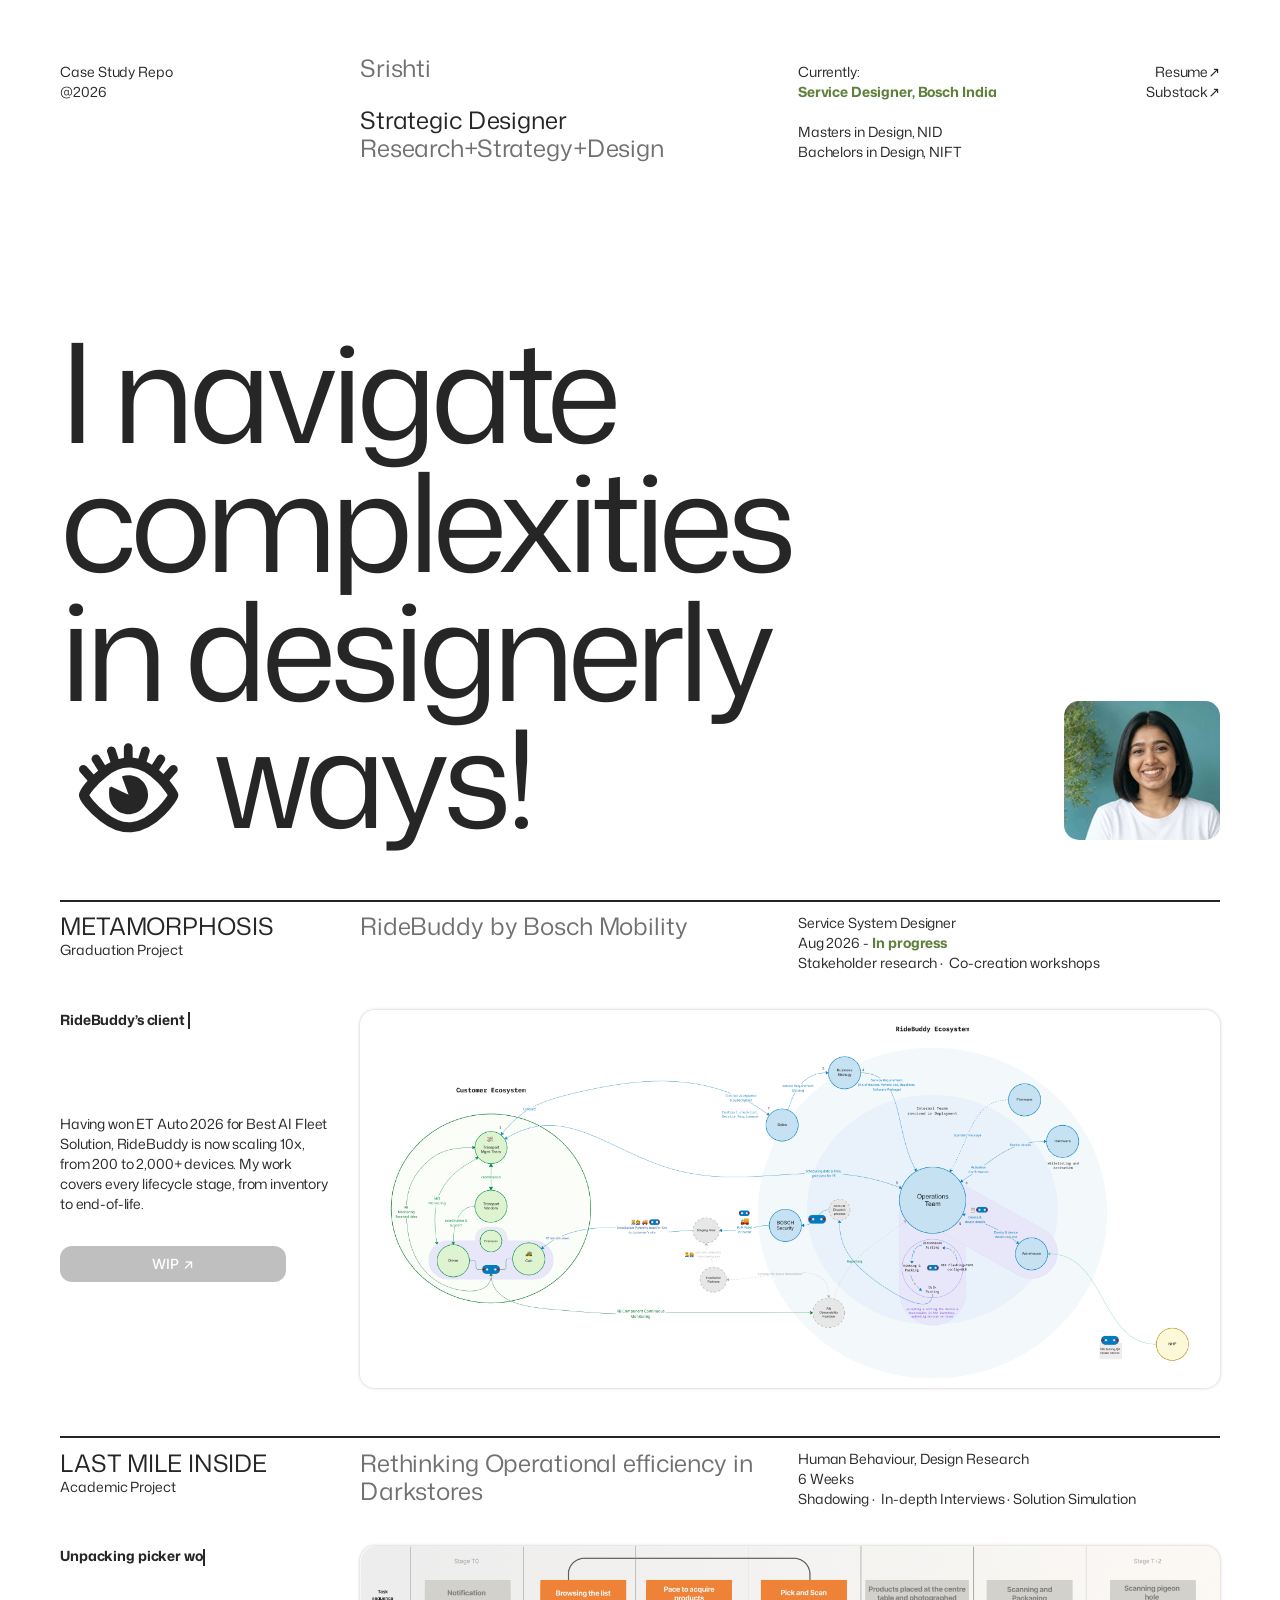
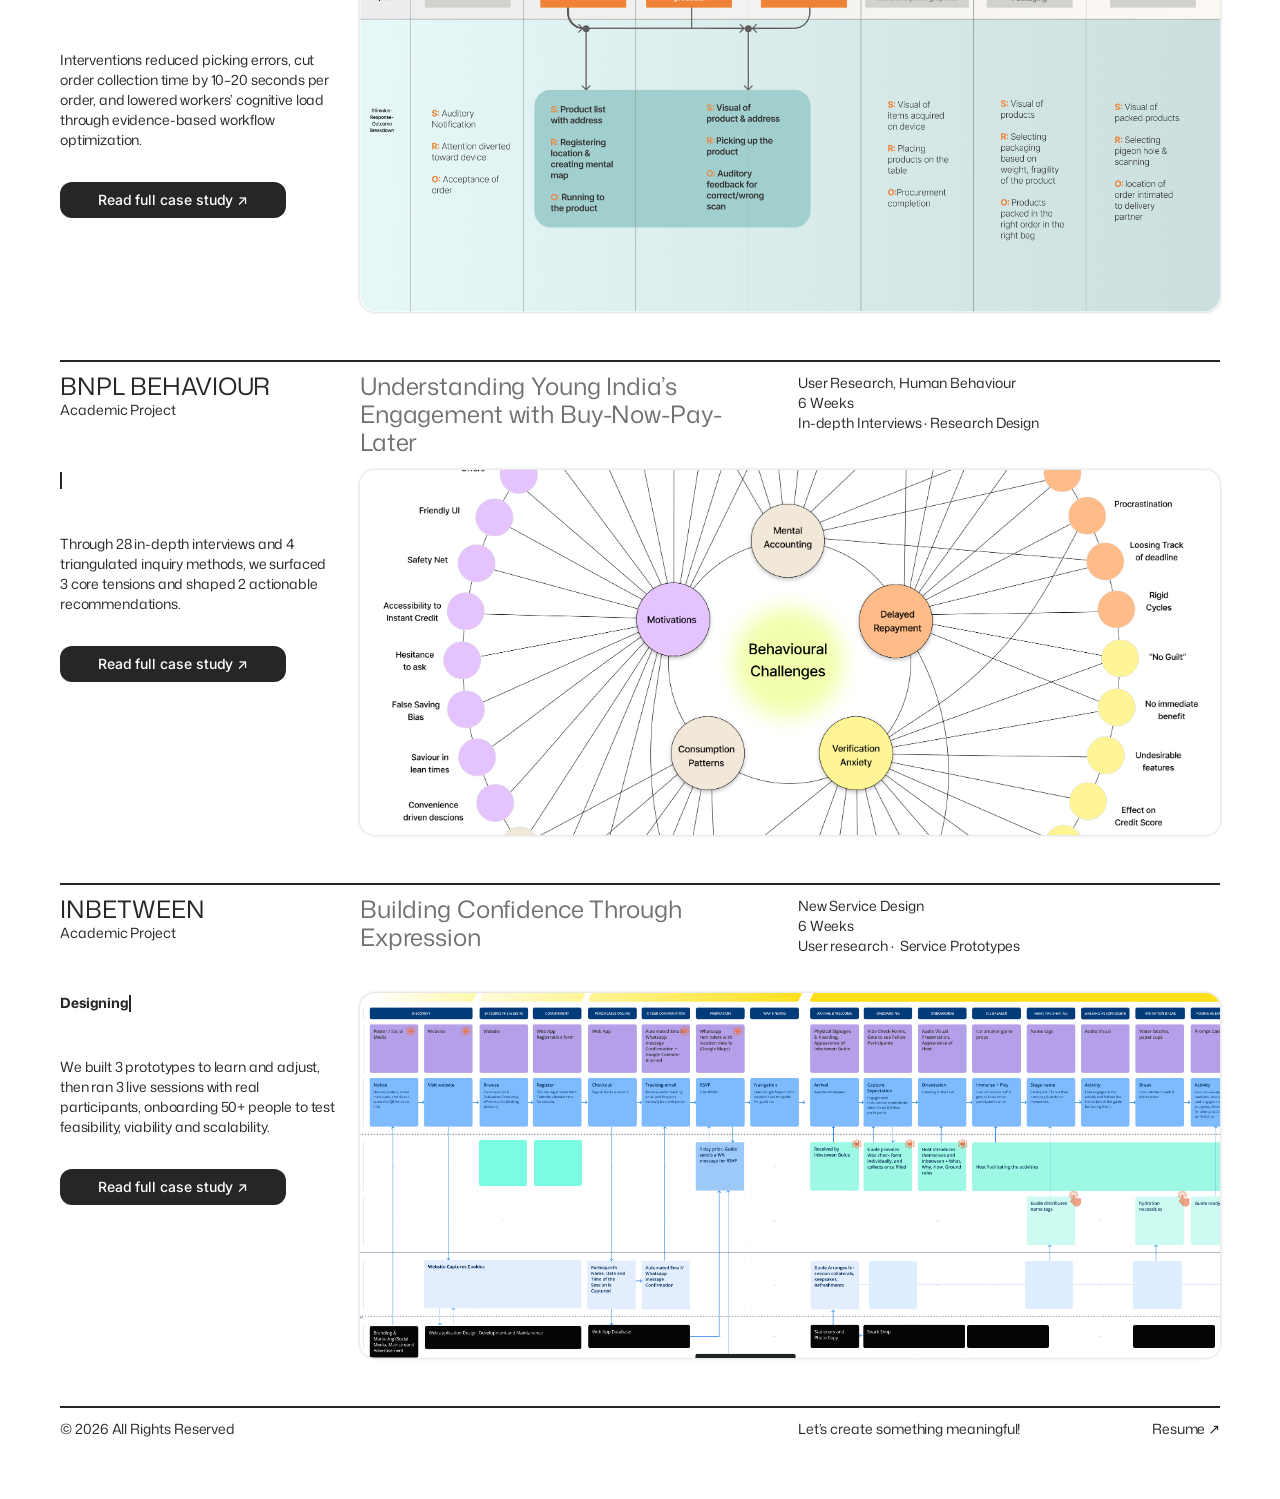
==== index.html @ ed7a313d "Standardize line heights for Mona Sans; make Bold the emphasis weight Outside the hero, text now use" ====
<!doctype html>
<html lang="en">
<head>
  <meta charset="utf-8">
  <meta name="viewport" content="width=device-width, initial-scale=1">
  <title>Srishti · Strategic Designer</title>
  <meta name="description" content="Case study repository of Srishti, a strategic designer working across research, strategy and design.">
  <link rel="icon" type="image/png" sizes="32x32" href="assets/icons/favicon-32.png">
  <link rel="icon" type="image/png" sizes="192x192" href="assets/icons/icon-192.png">
  <link rel="apple-touch-icon" href="assets/icons/apple-touch-icon.png">
  <link rel="canonical" href="https://srishtis.work/">
  <meta property="og:type" content="website">
  <meta property="og:url" content="https://srishtis.work/">
  <meta property="og:site_name" content="Srishti · Case Study Repo">
  <meta property="og:title" content="Srishti · Strategic Designer">
  <meta property="og:description" content="Case study repository of Srishti, a strategic designer working across research, strategy and design.">
  <meta property="og:image" content="https://srishtis.work/assets/share/home.jpg">
  <meta property="og:image:width" content="1200">
  <meta property="og:image:height" content="630">
  <meta property="og:image:alt" content="“I navigate complexities in designerly ways!” beside a photo of Srishti">
  <meta name="twitter:card" content="summary_large_image">
  <link rel="preconnect" href="https://fonts.googleapis.com">
  <link rel="preconnect" href="https://fonts.gstatic.com" crossorigin>
  <link rel="stylesheet" href="https://fonts.googleapis.com/css2?family=Mona+Sans:wght@400;700&family=Inter:wght@500&display=swap">
  <link rel="stylesheet" href="styles.css">
</head>
<body>
  <div class="page">
    <!-- Header and hero together fill the browser window -->
    <div class="intro">
      <!-- Figma 53:3513 · Header 1 -->
      <header class="site-header">
        <p class="site-header__repo">Case Study Repo<br>@2026</p>

        <div class="site-header__identity">
          <p class="is-muted">Srishti</p>
          <p class="site-header__role">Strategic Designer</p>
          <p class="is-muted">Research+Strategy+Design</p>
        </div>

        <div class="site-header__status">
          <p>Currently:</p>
          <p class="site-header__current">Service Designer, Bosch India</p>
          <p class="site-header__education">Masters in Design, NID</p>
          <p>Bachelors in Design, NIFT</p>
        </div>

        <nav class="site-header__links" aria-label="Elsewhere">
          <a href="https://docs.google.com/document/d/1N4HZvbiK7__q2nO2KZzqvmrJiSM6603BOmvfcZcDiYc/edit?usp=sharing" target="_blank" rel="noopener">Resume↗</a>
          <a href="https://substack.com/@manchalie" target="_blank" rel="noopener">Substack↗</a>
        </nav>
      </header>

      <!-- Figma 53:3520 · Hero -->
      <section class="hero" aria-label="Introduction">
        <h1 class="hero__title">
          I navigate<br>
          complexities<br>
          in designerly<br>
          <span class="hero__last"><img class="hero__eye" src="assets/eye.svg" alt="" width="90" height="80">      ways!</span>
        </h1>

        <!-- Figma 113:10870 -->
        <img class="hero__photo" src="assets/portrait-156.jpg" srcset="assets/portrait-312.jpg 2x, assets/portrait-468.jpg 3x" alt="Portrait of Srishti" width="156" height="139">
      </section>
    </div>

    <main>
      <!-- Figma 53:4417 + 53:4426 · Metamorphosis -->
      <article class="project" aria-labelledby="project-ridebuddy">
        <header class="project__header">
          <div class="project__name">
            <p class="project__codename">METAMORPHOSIS</p>
            <p class="project__kind">Graduation Project</p>
          </div>
          <h2 class="project__title" id="project-ridebuddy">RideBuddy by Bosch Mobility</h2>
          <ul class="project__meta">
            <li>Service System Designer</li>
            <li>Aug 2026 - <strong class="project__status">In progress</strong></li>
            <li>Stakeholder research ·&nbsp; Co-creation workshops</li>
          </ul>
        </header>

        <div class="project__body">
          <div class="project__content">
            <div class="project__text">
              <h3 class="project__lede">RideBuddy’s client growth outpaced the operations behind it. I’m designing the service system that lets this in-cabin safety product scale reliably.</h3>
              <p>Having won ET Auto 2026 for Best AI Fleet Solution, RideBuddy is now scaling 10x, from 200 to 2,000+ devices. My work covers every lifecycle stage, from inventory to end-of-life.</p>
            </div>
            <span class="button button--disabled" aria-disabled="true">WIP ↗</span>
          </div>
          <div class="project__media project__media--ridebuddy">
            <img src="assets/ridebuddy-ecosystem-map.png" alt="RideBuddy service ecosystem map" width="2934" height="1414" loading="lazy">
          </div>
        </div>
      </article>

      <!-- Figma 53:4443 + 53:4452 · Last Mile Inside -->
      <article class="project" aria-labelledby="project-darkstores">
        <header class="project__header">
          <div class="project__name">
            <p class="project__codename">LAST MILE INSIDE</p>
            <p class="project__kind">Academic Project</p>
          </div>
          <h2 class="project__title" id="project-darkstores">Rethinking Operational efficiency in Darkstores</h2>
          <ul class="project__meta">
            <li>Human Behaviour, Design Research</li>
            <li>6 Weeks</li>
            <li>Shadowing ·&nbsp; In-depth Interviews · Solution Simulation</li>
          </ul>
        </header>

        <div class="project__body">
          <div class="project__content">
            <div class="project__text">
              <h3 class="project__lede">Unpacking picker workflows in darkstores. Mapping how pickers work under pressure, then fixing what slows them down.</h3>
              <p>Interventions reduced picking errors, cut order collection time by 10–20 seconds per order, and lowered workers’ cognitive load through evidence-based workflow optimization.</p>
            </div>
            <a class="button" href="last-mile-inside.html">Read full case study ↗</a>
          </div>
          <div class="project__media project__media--darkstores">
            <img src="assets/darkstores-workflow-map.png" alt="Darkstore picker workflow map" width="1569" height="667" loading="lazy">
          </div>
        </div>
      </article>

      <!-- Figma 53:4468 + 53:4477 · BNPL Behaviour -->
      <article class="project" aria-labelledby="project-bnpl">
        <header class="project__header">
          <div class="project__name">
            <p class="project__codename">BNPL BEHAVIOUR</p>
            <p class="project__kind">Academic Project</p>
          </div>
          <h2 class="project__title" id="project-bnpl">Understanding Young India’s Engagement with Buy-Now-Pay-Later</h2>
          <ul class="project__meta">
            <li>User Research, Human Behaviour</li>
            <li>6 Weeks</li>
            <li>In-depth Interviews · Research Design</li>
          </ul>
        </header>

        <div class="project__body">
          <div class="project__content">
            <div class="project__text">
              <h3 class="project__lede">Understanding BNPL behavior to design more responsible experiences</h3>
              <p>Through 28 in-depth interviews and 4 triangulated inquiry methods, we surfaced 3 core tensions and shaped 2 actionable recommendations.</p>
            </div>
            <a class="button" href="bnpl-behaviour.html">Read full case study ↗</a>
          </div>
          <div class="project__media project__media--bnpl">
            <img src="assets/bnpl-behaviour-map.png" alt="Map of behavioural challenges in BNPL usage" width="2490" height="1436" loading="lazy">
          </div>
        </div>
      </article>

      <!-- Figma 61:10512 + 53:4503 · Inbetween -->
      <article class="project" aria-labelledby="project-inbetween">
        <header class="project__header">
          <div class="project__name">
            <p class="project__codename">INBETWEEN</p>
            <p class="project__kind">Academic Project</p>
          </div>
          <h2 class="project__title" id="project-inbetween">Building Confidence Through Expression</h2>
          <ul class="project__meta">
            <li>New Service Design</li>
            <li>6 Weeks</li>
            <li>User research ·&nbsp; Service Prototypes</li>
          </ul>
        </header>

        <div class="project__body">
          <div class="project__content">
            <div class="project__text">
              <h3 class="project__lede">Designing a service for healthy self-expression through co-creation</h3>
              <p>We built 3 prototypes to learn and adjust, then ran 3 live sessions with real participants, onboarding 50+ people to test feasibility, viability and scalability.</p>
            </div>
            <a class="button" href="inbetween.html">Read full case study ↗</a>
          </div>
          <!-- Figma 53:4520: screenshot plus seven blocks drawn over it -->
          <div class="project__media project__media--inbetween">
            <img src="assets/inbetween-service-blueprint.png" alt="Inbetween service blueprint" width="1576" height="786" loading="lazy">
            <span class="media-block media-block--ink" style="--x: 553.9; --y: 303.29; --w: 74.668; --h: 21.146"></span>
            <span class="media-block media-block--mint" style="--x: 109.11; --y: 134.43; --w: 43.752; --h: 41.458"></span>
            <span class="media-block media-block--mint" style="--x: 158.51; --y: 134.43; --w: 43.752; --h: 41.458"></span>
            <span class="media-block media-block--sky" style="--x: 464.13; --y: 244.83; --w: 44.371; --h: 43.953"></span>
            <span class="media-block media-block--sky" style="--x: 606.38; --y: 244.83; --w: 44.371; --h: 43.953"></span>
            <span class="media-block media-block--sky" style="--x: 705.23; --y: 244.83; --w: 44.371; --h: 43.953"></span>
            <span class="media-block media-block--ink" style="--x: 705.23; --y: 303.29; --w: 74.668; --h: 21.146"></span>
          </div>
        </div>
      </article>
    </main>

    <!-- Figma 61:10482 · Footer -->
    <footer class="site-footer">
      <p>© 2026 All Rights Reserved</p>
      <p class="site-footer__tagline">Let’s create something meaningful!</p>
      <a class="site-footer__link" href="https://docs.google.com/document/d/1N4HZvbiK7__q2nO2KZzqvmrJiSM6603BOmvfcZcDiYc/edit?usp=sharing" target="_blank" rel="noopener">Resume ↗</a>
    </footer>
  </div>
  <script src="typewriter.js" defer></script>
</body>
</html>
---- styles.css ----
/* Tokens taken from the Figma file (Page 1 › Desktop, 1280px frame). */
:root {
  color-scheme: light;

  --color-bg: #fff;
  --color-ink: #262626;   /* the Cargo reference's text colour, black at 85%, as a solid colour on white; 15.1:1 */
  --color-muted: #717171;   /* Figma's grey for the name block and project titles; 4.9:1 on white */
  --color-sage: #5f803b;   /* Figma's #6d9145, darkened to 4.5:1 on white for 14px text (WCAG AA) */
  --color-plum: #6f448c;
  --color-button-disabled: rgba(0, 0, 0, 0.25);
  --shadow-media: 0 0 3.3px rgba(0, 0, 0, 0.25);
  --color-block-ink: #050506;
  --color-block-mint: #7cfbe3;
  --color-block-sky: #dfeeff;

  --font-sans: "Mona Sans", system-ui, -apple-system, "Segoe UI", sans-serif;   /* a free neo-grotesk in the spirit of the Cargo reference's Monument Grotesk */
  --font-ui: "Inter", system-ui, -apple-system, "Segoe UI", sans-serif;

  --text-sm: 14px;
  --text-md: 24px;
  /* Line heights on a 4px rhythm, opened up for Mona Sans's tall lowercase */
  --leading-body: 20px;      /* 14px text, 1.43 */
  --leading-heading: 28px;   /* 24px text, 1.17 */
  --leading-display: 0.94;   /* the hero heading only */
  --tracking-sm: -0.07px;
  --tracking-body: -0.14px;
  --tracking-md: -0.12px;   /* -0.5%, as in Figma */

  --page-padding: 60px;   /* Figma frame: 60px on every side */
  /* One column grid shared by the header, project headers and footer: the Figma
     project-header columns (titles start on the 359.9px guide) */
  --grid-columns:
    minmax(0, 299.888fr)
    minmax(0, 437.888fr)
    minmax(0, 365.888fr)
    minmax(0, 56.336fr);
  --space-related: 24px;   /* inside a group: heading → its paragraph */
  --space-group: 32px;     /* between groups: text → call to action */
  --radius-button: 12px;
  --radius-media: 15px;
}

*,
*::before,
*::after {
  box-sizing: border-box;
}

html {
  -webkit-text-size-adjust: 100%;
  text-size-adjust: 100%;
}

body {
  margin: 0;
  background: var(--color-bg);
  color: var(--color-ink);
  font-family: var(--font-sans);
  font-size: var(--text-sm);
  letter-spacing: var(--tracking-sm);
  -webkit-font-smoothing: antialiased;
  -moz-osx-font-smoothing: grayscale;
}

h1, h2, h3, p, ul {
  margin: 0;
}

ul {
  padding: 0;
  list-style: none;
}

img {
  display: block;
  max-width: 100%;
}

a {
  color: inherit;
  text-decoration: none;
}

a:hover {
  text-decoration: underline;
  text-underline-offset: 3px;
}

a:focus-visible {
  outline: 2px solid var(--color-plum);
  outline-offset: 3px;
  border-radius: 2px;
}

.is-muted { color: var(--color-muted); }

.page {
  padding: var(--page-padding);
}

/* ---------- Site header (Figma 53:3513) ---------- */

.site-header {
  display: grid;
  grid-template-columns: var(--grid-columns);
  align-items: start;
  min-height: 106px;
  padding-bottom: 4.5px;
}

/* The first line of every column sits on one baseline, 16.5px down, level with
   "Srishti" as in Figma; the margins below line each column up to it. */
.site-header__repo {
  margin-top: 1.5px;
  line-height: var(--leading-body);
}

.site-header__identity {
  margin-top: -6.5px;
  font-size: var(--text-md);
  line-height: var(--leading-heading);
  letter-spacing: var(--tracking-md);
  white-space: nowrap;   /* one line each, even where the column is narrower than the role */
}

.site-header__role {
  margin-top: 24px;   /* with the blank line in the status column, "Research…" sits level with "Bachelors…" */
}

.site-header__status,
.site-header__links {
  margin-top: 1.5px;
  line-height: var(--leading-body);
}

.site-header__current {
  color: var(--color-sage);
  font-weight: 700;   /* Bold is the one emphasis weight; all other text is Regular, as on the Cargo reference */
}

.site-header__education {
  margin-top: var(--leading-body);   /* one blank line */
}

.site-header__links {
  justify-self: end;   /* wider than the last column, so it hangs from the right edge */
  display: flex;
  flex-direction: column;
  align-items: flex-end;
  text-align: right;
  white-space: nowrap;
}

/* ---------- Hero (Figma 53:3520) ---------- */

/* At every width the header and hero fill exactly the browser window, as on the
   Cargo reference: the heading sits on the bottom edge, inside the same frame
   (the page padding) as the header at the top, and the projects start below the fold. */
.intro {
  display: flex;
  flex-direction: column;
  min-height: calc(100vh - var(--page-padding));
  min-height: calc(100svh - var(--page-padding));
}

.hero {
  --hero-gap: clamp(96px, 13svh, 160px);   /* header to heading, at least; grows with the window's height */
  --hero-fit: 63cqw;                       /* how wide the longest line runs */
  --frame-used: 226px;                     /* page padding above and below, plus the header */
  container-type: inline-size;
  flex: 1;
  display: flex;
  align-items: flex-end;
  padding-top: var(--hero-gap);
  padding-bottom: var(--page-padding);
}

.hero__title {
  /* Set like the Cargo reference: Regular, tracked tight, and sized so the longest
     line ("complexities", 5.32em) runs the --hero-fit width. Capped by the window's
     height so the heading never runs into the header: it is 3.75em tall. */
  font-size: clamp(46px, 9.375vw, 120px);   /* for browsers without container or small-viewport units */
  font-size: max(36px, min(var(--hero-fit) / 5.32, (100svh - var(--frame-used) - var(--hero-gap)) / 3.75));
  font-weight: 400;
  line-height: var(--leading-display);
  letter-spacing: -0.05em;
}

/* Bottom right of the frame, level with the heading's last line, as in Figma */
.hero__photo {
  flex: none;
  width: 156.061px;
  height: 139.483px;
  margin-left: auto;
  border-radius: var(--radius-media);
  object-fit: cover;
  transform: scaleX(-1);   /* mirrored, as in Figma: the plant sits on the side facing the title */
}

.hero__last {
  position: relative;
  display: block;
  font-size: 0.98333em;          /* last line is 118px in the design */
  white-space: pre;
  word-spacing: 0.0123em;        /* the six spaces that make room for the eye keep their 0.25em gap under the tight tracking */
}

.hero__eye {
  position: absolute;
  left: 0.1288em;
  top: 0.216em;
  width: 0.7628em;
  height: auto;
}

/* ---------- Projects (Figma 53:4417 – 53:4520) ---------- */

.project__header {
  display: grid;
  grid-template-columns: var(--grid-columns);
  align-items: start;
  min-height: 110px;
  padding-top: 10.4px;   /* 16px of clear space between the divider and the capitals, as on the Cargo reference */
  border-top: 2px solid var(--color-ink);
}

.project__codename {
  font-size: var(--text-md);
  line-height: var(--leading-heading);   /* same as the title, so the two share a baseline */
  letter-spacing: var(--tracking-md);
}

.project__kind {
  line-height: var(--leading-body);   /* one body line under the name */
}

.project__title {
  max-width: 395.451px;
  color: var(--color-muted);
  font-size: var(--text-md);
  font-weight: 400;
  line-height: var(--leading-heading);
  letter-spacing: var(--tracking-md);
}

.project__meta {
  margin-top: 0.7px;   /* capitals start level with the name's and title's */
  line-height: var(--leading-body);
}

.project__status {
  color: var(--color-sage);   /* the same "current" green, and weight, as the header's role */
  font-weight: 700;
}

/* On the shared grid: the text sits in the first column and the thumbnail runs from
   the title column to the page edge, as Cargo's images start on its column lines */
.project__body {
  display: grid;
  grid-template-columns: var(--grid-columns);
  align-items: start;   /* text starts at the image's top edge */
  padding-bottom: 48px;
}

.project__content {
  grid-column: 1;
  min-width: 0;
  padding-right: 24px;   /* clear space before the thumbnail where the first column is narrow */
  display: flex;
  flex-direction: column;
  align-items: flex-start;
  gap: var(--space-group);
}

.project__text {
  display: flex;
  flex-direction: column;
  gap: var(--space-related);
  width: 278px;
  max-width: 100%;
  line-height: var(--leading-body);
  letter-spacing: var(--tracking-body);
}

.project__lede {
  font-size: var(--text-sm);
  font-weight: 700;
}

/* Typewriter (typewriter.js): untyped letters keep their space, so nothing reflows. */
.typewriter__char {
  visibility: hidden;
}

.typewriter__char.is-shown {
  visibility: visible;
}

/* Zero-size anchor on the baseline, so moving it never changes line heights. */
.typewriter__caret {
  position: relative;
  display: inline-block;
  width: 0;
  height: 0;
}

.typewriter__caret::before {
  content: "";
  position: absolute;
  left: 0;
  top: -0.9em;
  width: 2px;
  height: 1.22em;   /* 17.1px on 14px text, as in Figma */
  background: currentColor;
  animation: caret-blink 1.1s steps(1, end) infinite;
}

.typewriter.is-typing .typewriter__caret::before {
  animation: none;   /* solid while typing, blinks when idle */
}

@keyframes caret-blink {
  50% { opacity: 0; }
}

.button {
  display: inline-flex;
  align-items: center;
  justify-content: center;
  width: 226px;
  max-width: 100%;   /* the first column is narrower than the button just above the tablet breakpoint */
  height: 36px;
  border-radius: var(--radius-button);
  background: var(--color-ink);
  color: #fff;
  font-family: var(--font-ui);
  font-size: var(--text-sm);
  font-weight: 500;
  line-height: var(--leading-body);
  letter-spacing: var(--tracking-sm);
  white-space: nowrap;
  transition: transform 200ms ease-out;
}

/* Figma Sites hover: the button shrinks to 98% from its centre. */
.button:hover {
  transform: scale(0.98);
  text-decoration: none;
}

/* WIP isn't clickable, so it doesn't react to hover. */
.button--disabled {
  background: var(--color-button-disabled);
  cursor: default;
}

.button--disabled:hover {
  transform: none;
}

.project__media {
  grid-column: 2 / -1;
  position: relative;
  overflow: hidden;
  width: 100%;
  aspect-ratio: 784.713 / 333.106;
  border-radius: var(--radius-media);
  box-shadow: var(--shadow-media);
}

.project__media img {
  width: 100%;
  height: 100%;
  object-fit: cover;
}

.project__media--ridebuddy { aspect-ratio: 783.97 / 344.642; }
.project__media--ridebuddy img { object-position: 50% 59%; }
.project__media--darkstores { aspect-ratio: 784.5 / 333.5; }
.project__media--bnpl img { object-position: 50% 57.3%; }
.project__media--inbetween img { object-position: 50% 24.6%; }

/* Positions are the Figma values on the 784.713 × 333.106 image, scaled with it. */
.media-block {
  position: absolute;
  left: calc(var(--x) / 784.713 * 100%);
  top: calc(var(--y) / 333.106 * 100%);
  width: calc(var(--w) / 784.713 * 100%);
  height: calc(var(--h) / 333.106 * 100%);
  border-radius: 2px;
}

.media-block--ink { background: var(--color-block-ink); }
.media-block--mint { background: var(--color-block-mint); }
.media-block--sky { background: var(--color-block-sky); }

/* ---------- Footer (Figma 61:10482) ---------- */

.site-footer {
  display: grid;
  grid-template-columns: var(--grid-columns);
  align-items: start;
  padding-top: 11.1px;   /* 16px of clear space under the line, as in the project headers */
  border-top: 2px solid var(--color-ink);
  line-height: var(--leading-body);
}

/* The sign-off leads into the Resume link, in the details column ("Currently:", project details) */
.site-footer__tagline { grid-column: 3; }

.site-footer__link {
  grid-column: 4;
  justify-self: end;
  white-space: nowrap;
}

/* ---------- Case-study pages (Figma: Last Mile Inside, BNPLBehavior, Inbetween) ---------- */

.visually-hidden {
  position: absolute;
  width: 1px;
  height: 1px;
  overflow: hidden;
  clip-path: inset(50%);
  white-space: nowrap;
}

.cs-header {
  display: flex;
  align-items: center;
  justify-content: space-between;
  min-height: 57px;
  border-top: 1px solid var(--color-ink);
  font-weight: 500;
  line-height: var(--leading-body);
}

.cs-header__back {
  white-space: nowrap;
}

.cs-slides img {
  width: 100%;
  height: auto;
}

.cs-footer {
  margin-top: 16px;
}

/* Live boards (Miro, FigJam) sit in the slide column at 16:9, like the slides. */
.cs-embed {
  aspect-ratio: 16 / 9;
  background: #f4f4f2;
}

.cs-embed iframe {
  display: block;
  width: 100%;
  height: 100%;
  border: 0;
}

/* Slides built from Figma layers. --u is 1/1160 of the slide width, so every
   size inside scales with the slide just like the image slices around it. */
.slide {
  --u: calc(100cqw / 1160);
  position: relative;
  overflow: hidden;
  container-type: inline-size;
  color: var(--color-ink);
  font-family: "Inter", system-ui, sans-serif;
  line-height: 1.5;
  letter-spacing: normal;
}

.slide *,
.slide *::before,
.slide *::after {
  margin: 0;
  padding: 0;
  border: 0 solid;
}

.slide img {
  display: block;
}

.slide li {
  margin-inline-start: calc(16.3 * var(--u));
}

.slide li::marker {
  font-size: calc(10.875 * var(--u));
}

/* ---------- Tablet ---------- */

@media (max-width: 1023px) {
  /* Three equal columns: titles and the name block start a third of the way in,
     and the details sit beneath them in the same column */
  :root {
    --grid-columns: repeat(3, minmax(0, 1fr));
  }

  .site-header {
    grid-template-areas:
      "repo identity links"
      ".    status   status";
    row-gap: 32px;
  }

  .site-header__repo { grid-area: repo; }
  .site-header__identity { grid-area: identity; }
  .site-header__status { grid-area: status; }
  .site-header__links { grid-area: links; }

  .project__header {
    grid-template-areas:
      "name title title"
      "name meta  meta";
    row-gap: 12px;
    min-height: 0;
    padding-bottom: 32px;
  }

  .project__name { grid-area: name; }
  .project__title { grid-area: title; }
  .project__meta { grid-area: meta; }

  .project__body {
    grid-template-columns: minmax(0, 1fr);
    row-gap: 32px;
  }

  .project__content,
  .project__media { grid-column: auto; }   /* stacked, full width */

  .project__content { padding-right: 0; }

  .project__text {
    width: 36rem;
  }

  .site-footer__tagline { grid-column: 2; }   /* the details column on tablets */
  .site-footer__link { grid-column: 3; }

  /* As on Cargo's narrow layout, the heading runs as wide as it can: the full
     width, less the photo beside it */
  .hero {
    --hero-fit: calc(100cqw - 180px);   /* the photo and a 24px gap */
    --frame-used: 360px;                /* the header wraps to two rows, 239.5px */
  }
}

/* Narrow tablets: "Research+Strategy+Design" would run into the links, so the
   links move under "Case Study Repo" and the name block spans both right columns */
@media (min-width: 641px) and (max-width: 700px) {
  .site-header {
    grid-template-areas:
      "repo  identity identity"
      "links status   status";
  }

  .site-header__links { justify-self: start; }
}

/* ---------- Phone ---------- */

@media (max-width: 640px) {
  :root {
    --page-padding: 20px;   /* 60px would leave a 255px column on a 375px phone */
  }

  /* The heading runs the full width, so the photo moves into the open space
     above it, still on the right */
  .hero {
    --hero-gap: 28px;
    --hero-fit: 100cqw;
    --frame-used: 501px;   /* the page padding (40px), the header stacked to 297px, and the photo and its gap (163.5px) */
    flex-direction: column;
    justify-content: flex-end;
    align-items: flex-start;
  }

  .hero__photo {
    order: -1;
    align-self: flex-end;
    margin: 0 0 24px;
  }

  .site-header {
    grid-template-columns: minmax(0, 1fr) minmax(0, 1fr);
    grid-template-areas:
      "repo links"
      "identity identity"
      "status status";
    row-gap: 24px;
  }

  /* "Research+Strategy+Design" is 12.7em wide: on the narrowest phones the name block
     scales down so it still fits on one line */
  .site-header__identity {
    font-size: min(var(--text-md), (100vw - 40px) / 12.7);
  }

  .project__header {
    grid-template-columns: minmax(0, 1fr);
    grid-template-areas:
      "name"
      "title"
      "meta";
    padding-bottom: 28px;
  }

  .project__title {
    margin-top: 8px;
  }

  .project__body {
    padding-bottom: 40px;
    row-gap: 28px;
  }

  .button {
    width: 100%;
    max-width: 320px;
  }

  .site-footer {
    grid-template-columns: minmax(0, 1fr);
    row-gap: 4px;
  }

  .site-footer__tagline { grid-column: auto; }

  .site-footer__link {
    grid-column: auto;
    justify-self: start;
  }
}
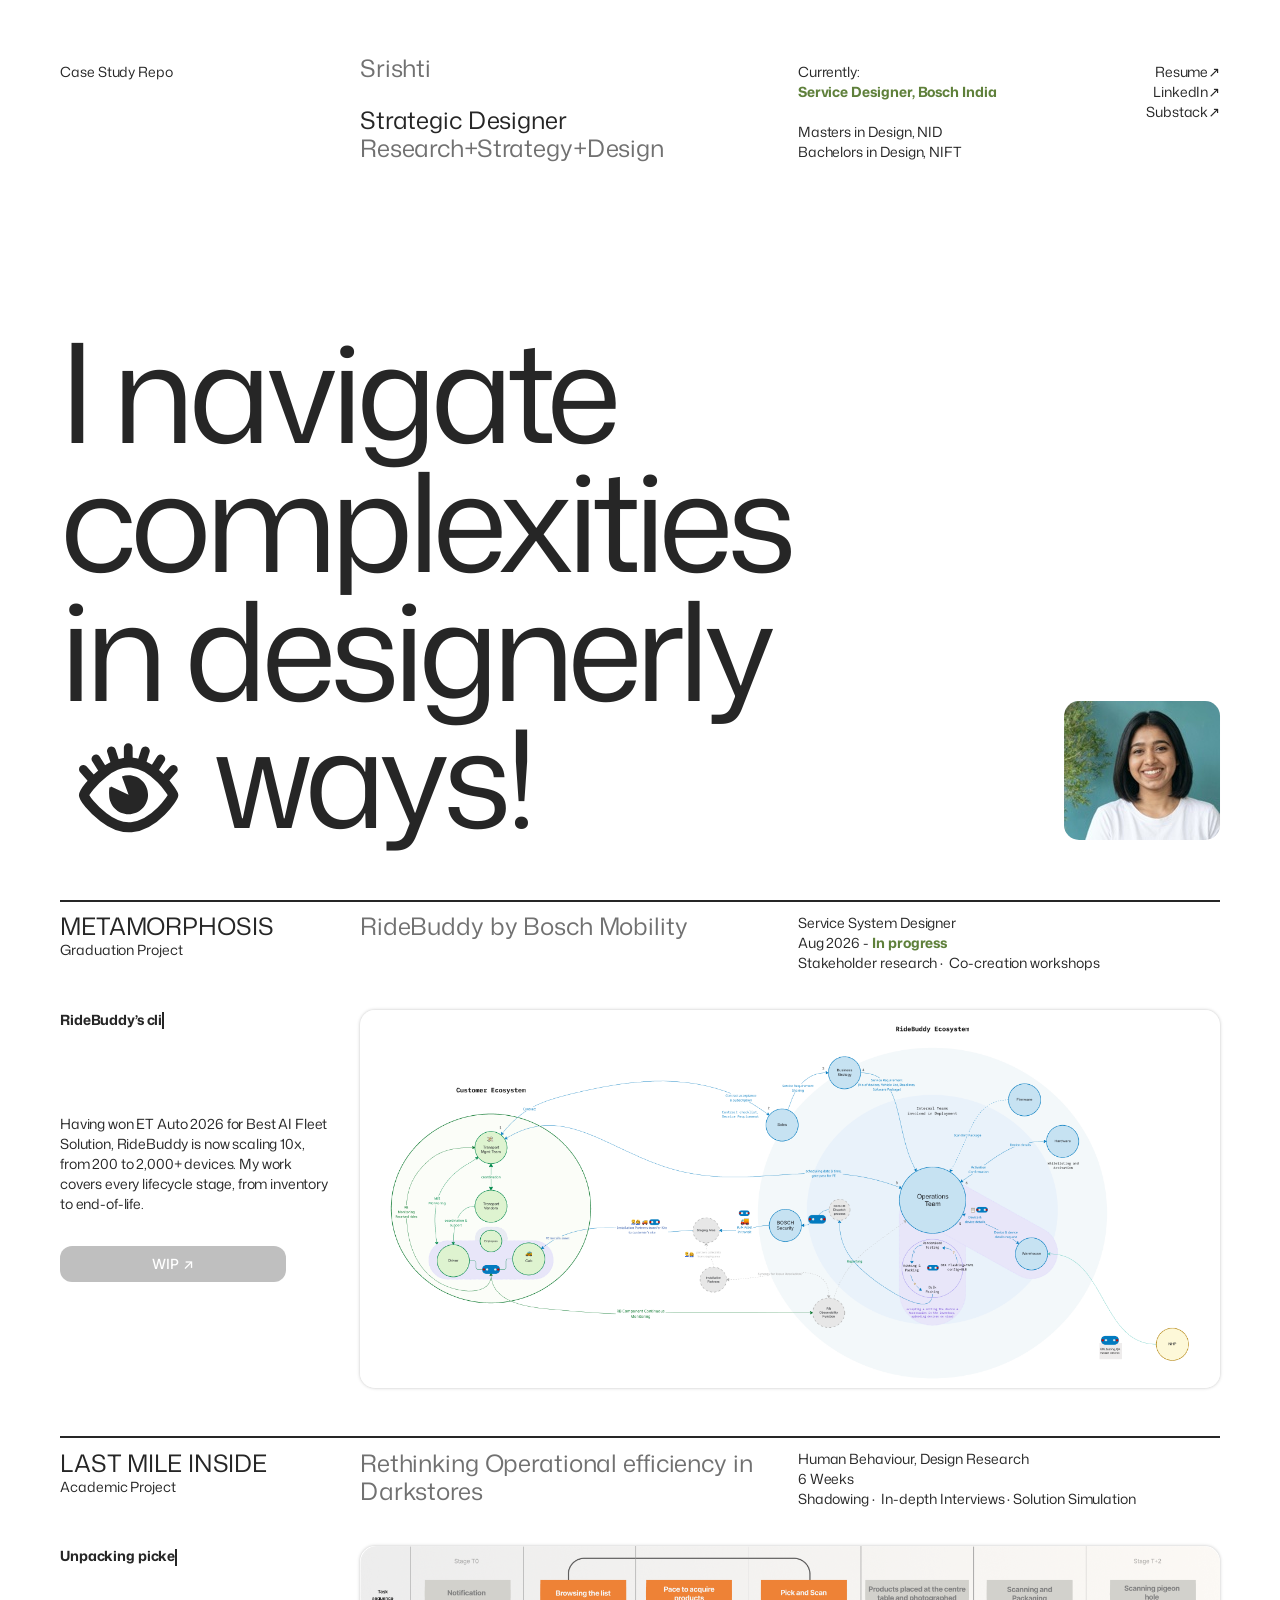
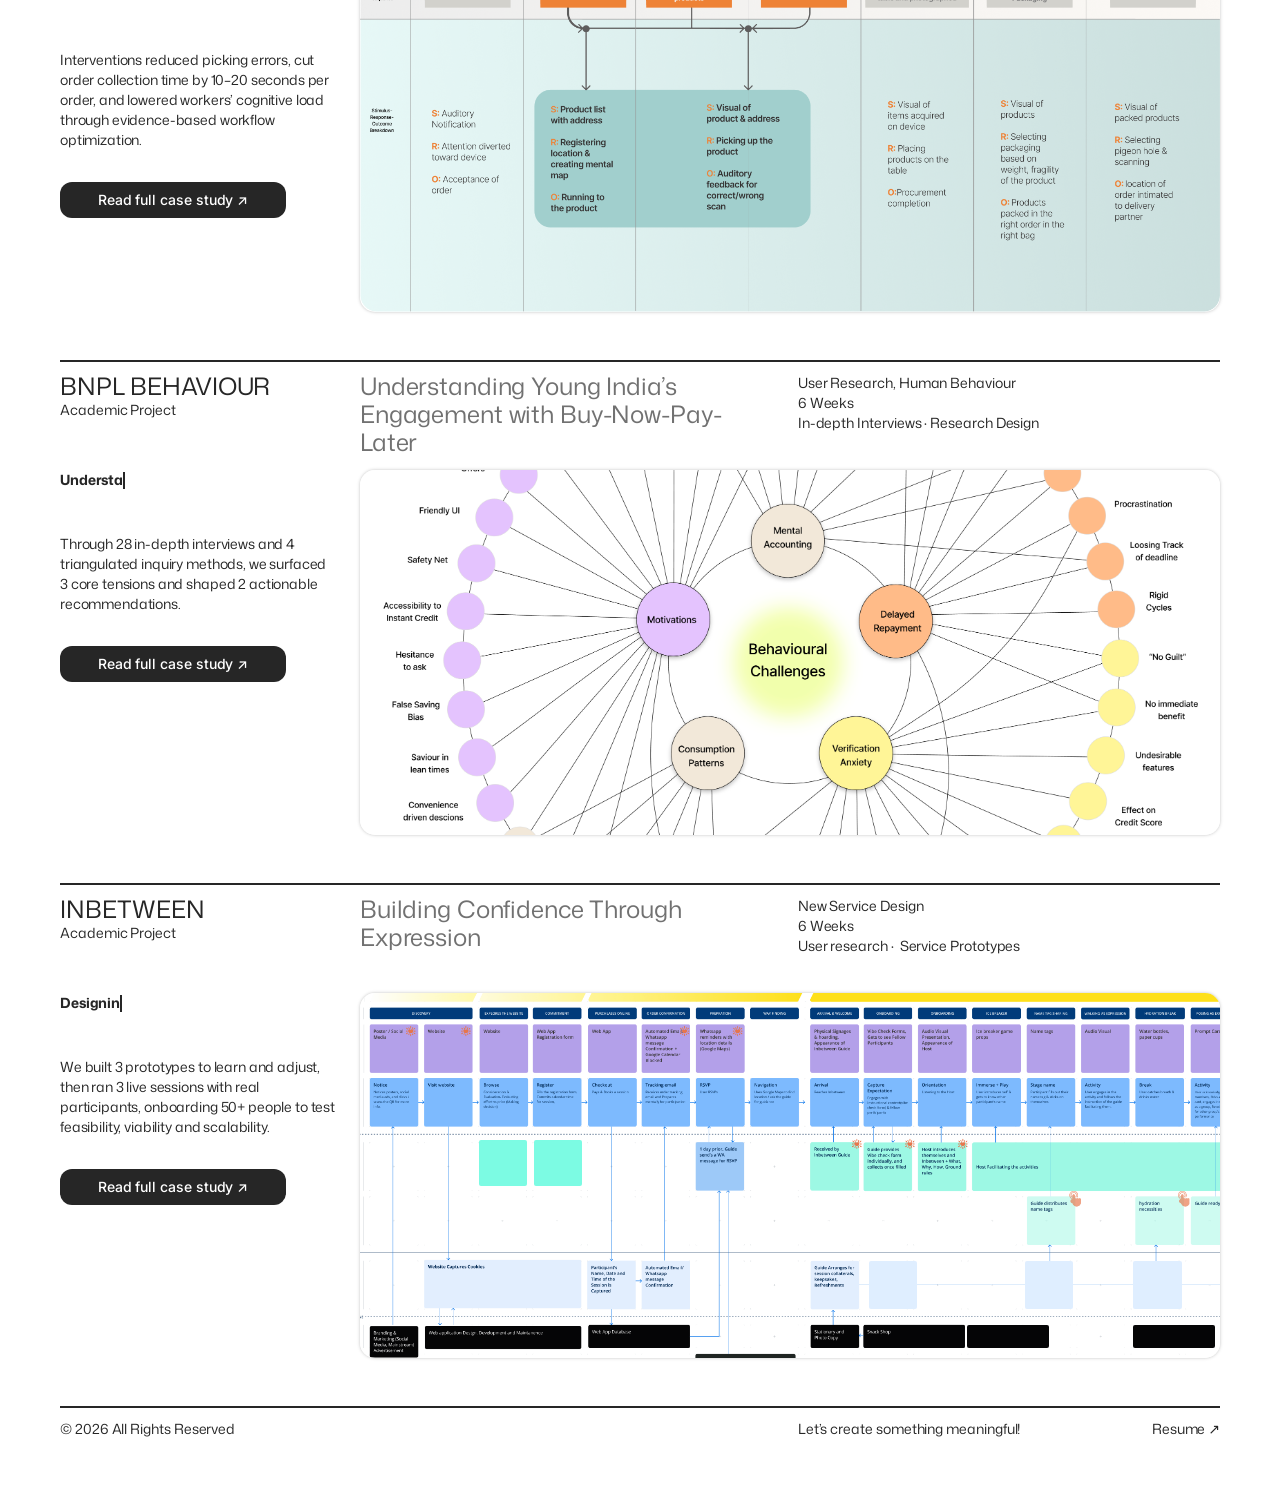
==== commit ce1eee9f: "Add a LinkedIn link to the header and drop "@2026" The header links now read Resume, LinkedIn, Subst" ====
--- a/index.html
+++ b/index.html
@@ -30,7 +30,7 @@
     <div class="intro">
       <!-- Figma 53:3513 · Header 1 -->
       <header class="site-header">
-        <p class="site-header__repo">Case Study Repo<br>@2026</p>
+        <p class="site-header__repo">Case Study Repo</p>
 
         <div class="site-header__identity">
           <p class="is-muted">Srishti</p>
@@ -47,6 +47,7 @@
 
         <nav class="site-header__links" aria-label="Elsewhere">
           <a href="https://docs.google.com/document/d/1N4HZvbiK7__q2nO2KZzqvmrJiSM6603BOmvfcZcDiYc/edit?usp=sharing" target="_blank" rel="noopener">Resume↗</a>
+          <a href="https://www.linkedin.com/in/srishti111/" target="_blank" rel="noopener">LinkedIn↗</a>
           <a href="https://substack.com/@manchalie" target="_blank" rel="noopener">Substack↗</a>
         </nav>
       </header>
--- a/styles.css
+++ b/styles.css
@@ -575,9 +575,9 @@
   /* The heading runs the full width, so the photo moves into the open space
      above it, still on the right */
   .hero {
-    --hero-gap: 28px;
+    --hero-gap: 20px;      /* phones use one 20px gap between the header's rows, the photo and the heading */
     --hero-fit: 100cqw;
-    --frame-used: 501px;   /* the page padding (40px), the header stacked to 297px, and the photo and its gap (163.5px) */
+    --frame-used: 509px;   /* the page padding (40px), the header stacked to 309px, and the photo and its gap (159.5px) */
     flex-direction: column;
     justify-content: flex-end;
     align-items: flex-start;
@@ -586,7 +586,7 @@
   .hero__photo {
     order: -1;
     align-self: flex-end;
-    margin: 0 0 24px;
+    margin: 0 0 20px;
   }
 
   .site-header {
@@ -595,7 +595,7 @@
       "repo links"
       "identity identity"
       "status status";
-    row-gap: 24px;
+    row-gap: 20px;
   }
 
   /* "Research+Strategy+Design" is 12.7em wide: on the narrowest phones the name block
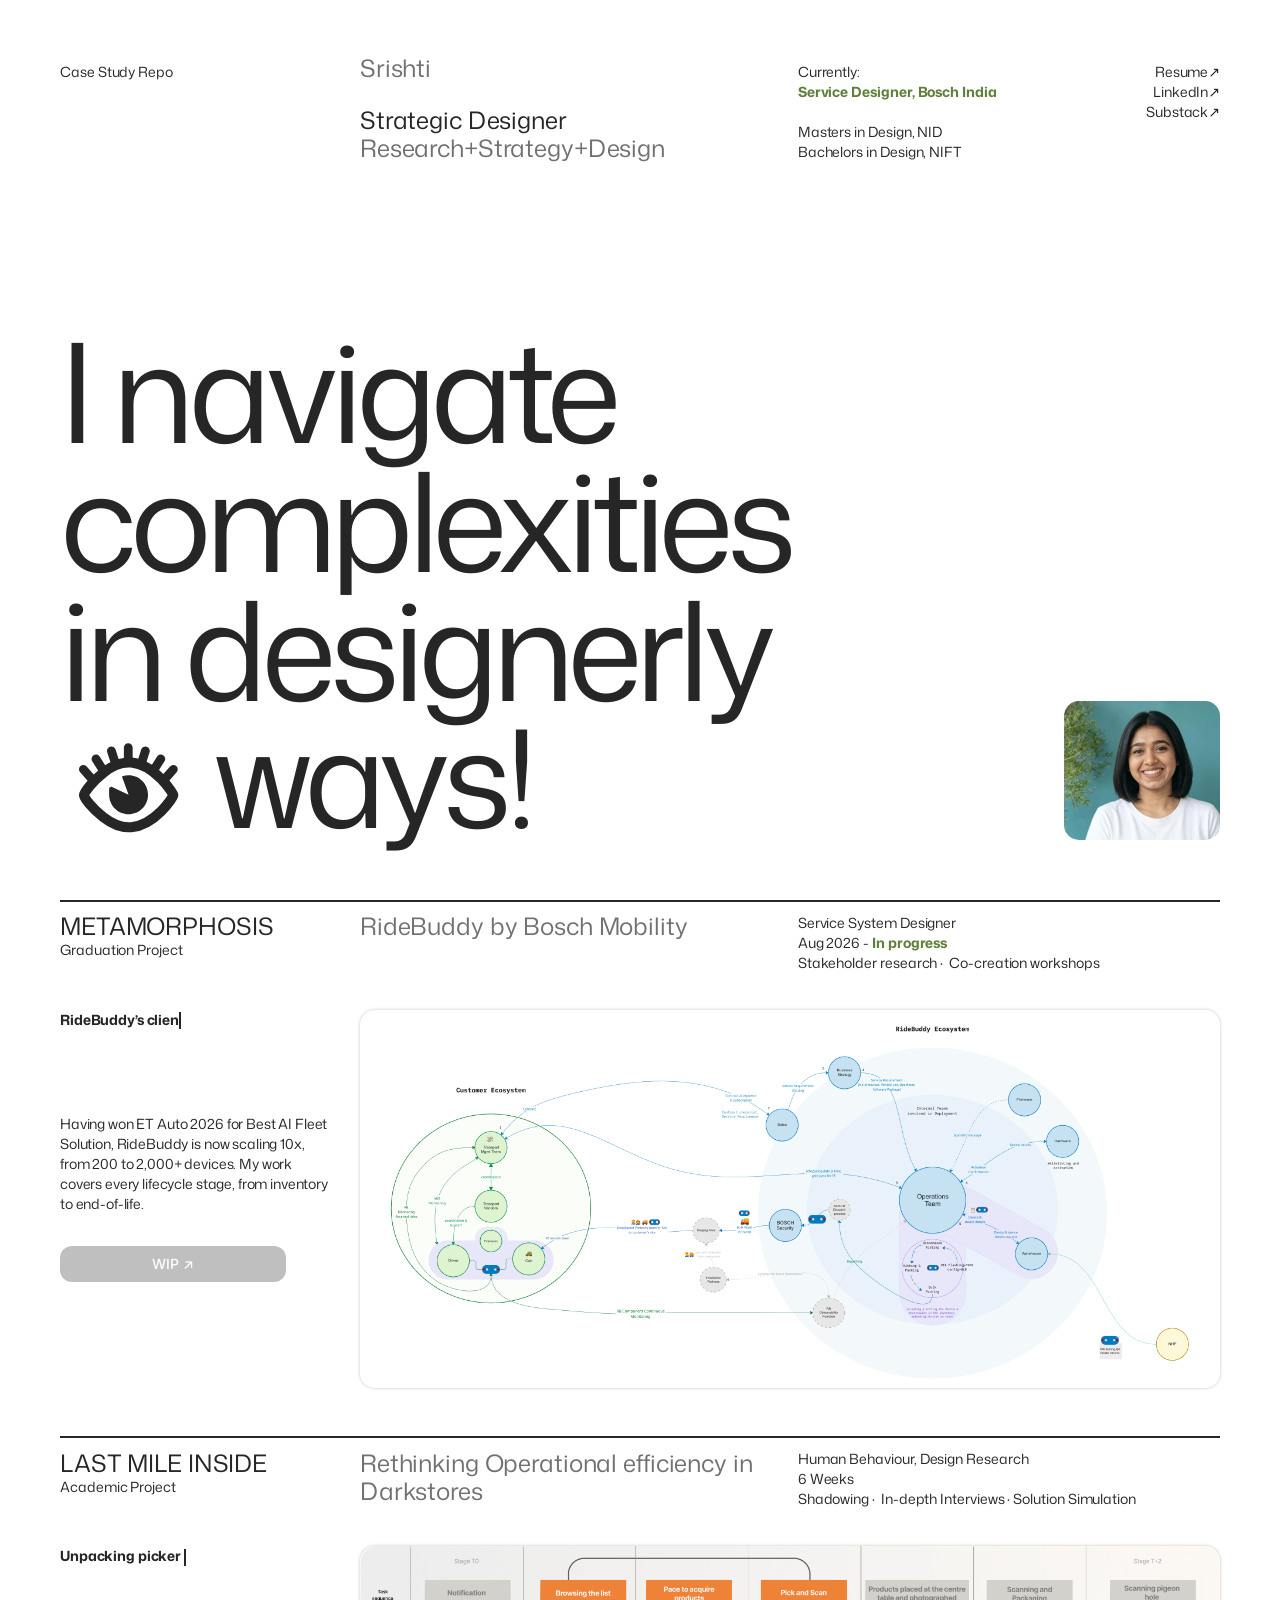
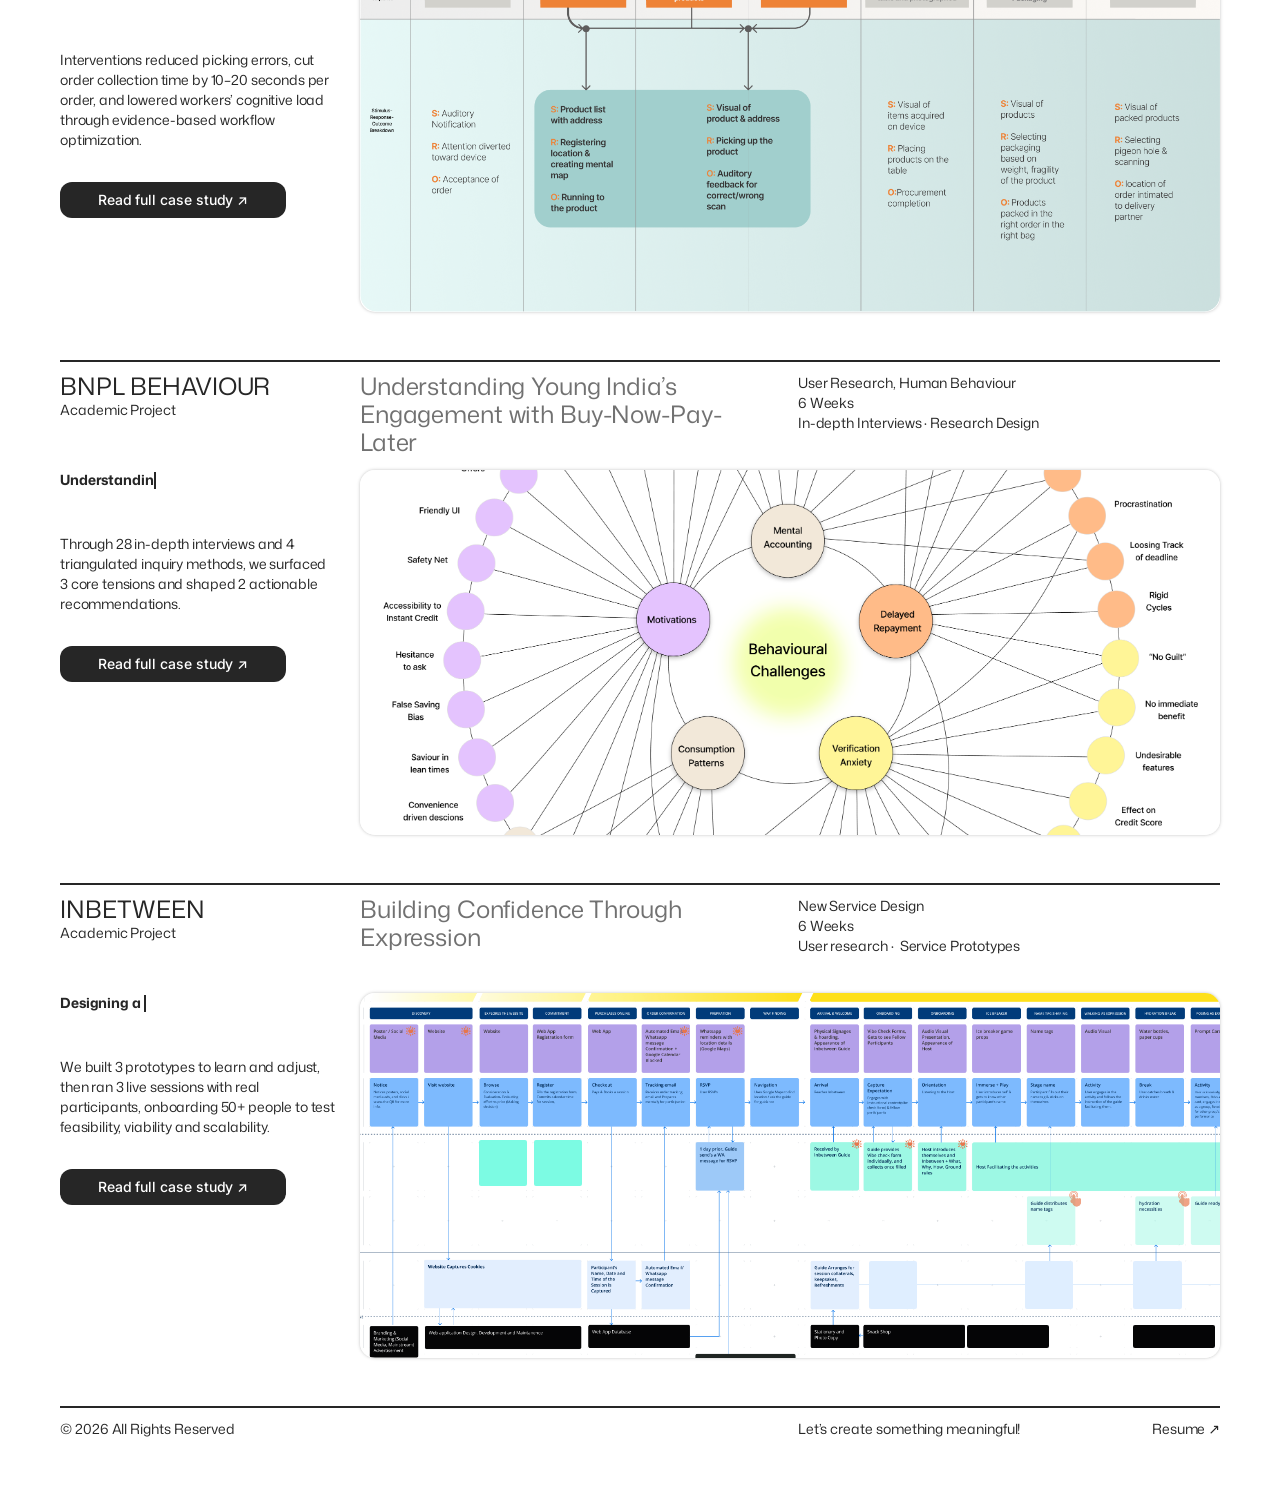
==== commit c6e1744a: "Switch between two layouts by screen shape, as on the Cargo reference Landscape screens at least 102" ====
--- a/index.html
+++ b/index.html
@@ -35,7 +35,7 @@
         <div class="site-header__identity">
           <p class="is-muted">Srishti</p>
           <p class="site-header__role">Strategic Designer</p>
-          <p class="is-muted">Research+Strategy+Design</p>
+          <p class="is-muted">Research+<wbr>Strategy+<wbr>Design</p>
         </div>
 
         <div class="site-header__status">
@@ -197,6 +197,7 @@
       <p>© 2026 All Rights Reserved</p>
       <p class="site-footer__tagline">Let’s create something meaningful!</p>
       <a class="site-footer__link" href="https://docs.google.com/document/d/1N4HZvbiK7__q2nO2KZzqvmrJiSM6603BOmvfcZcDiYc/edit?usp=sharing" target="_blank" rel="noopener">Resume ↗</a>
+      <img class="site-footer__photo" src="assets/portrait-156.jpg" srcset="assets/portrait-312.jpg 2x, assets/portrait-468.jpg 3x" alt="Portrait of Srishti" width="156" height="139" loading="lazy">
     </footer>
   </div>
   <script src="typewriter.js" defer></script>
--- a/styles.css
+++ b/styles.css
@@ -408,6 +408,16 @@
 /* The sign-off leads into the Resume link, in the details column ("Currently:", project details) */
 .site-footer__tagline { grid-column: 3; }
 
+/* A copy of the hero photo, shown in the mobile layout */
+.site-footer__photo {
+  display: none;
+  width: 156.061px;
+  height: 139.483px;
+  border-radius: var(--radius-media);
+  object-fit: cover;
+  transform: scaleX(-1);   /* mirrored, as in the hero */
+}
+
 .site-footer__link {
   grid-column: 4;
   justify-self: end;
@@ -494,114 +504,61 @@
   font-size: calc(10.875 * var(--u));
 }
 
-/* ---------- Tablet ---------- */
-
-@media (max-width: 1023px) {
-  /* Three equal columns: titles and the name block start a third of the way in,
-     and the details sit beneath them in the same column */
+/* ---------- Mobile layout ----------
+   As on the Cargo reference, the site has two layouts and the screen's shape picks
+   between them: the column grid above on landscape screens at least 1024px wide, and
+   this one on portrait screens (4:5 or taller) and anything narrower. Text keeps its
+   14px and 24px sizes in both. */
+
+@media (max-width: 1023px), (max-aspect-ratio: 4/5) {
   :root {
-    --grid-columns: repeat(3, minmax(0, 1fr));
-  }
-
+    --page-padding: clamp(20px, 5vw, 48px);
+  }
+
+  /* Two columns, as in the Cargo reference's phone layout: the site name and links on
+     the left, the name block and status on the right. On phones "Case Study / Repo"
+     takes two lines, leaving the name block room for "Strategic Designer". */
   .site-header {
+    grid-template-columns: minmax(6.2em, 0.4fr) minmax(0, 1fr);
+    grid-template-rows: auto 1fr auto;
     grid-template-areas:
-      "repo identity links"
-      ".    status   status";
-    row-gap: 32px;
+      "repo  identity"
+      "links identity"
+      ".     status";
+    column-gap: 24px;
+    row-gap: 20px;
   }
 
   .site-header__repo { grid-area: repo; }
-  .site-header__identity { grid-area: identity; }
   .site-header__status { grid-area: status; }
-  .site-header__links { grid-area: links; }
-
-  .project__header {
-    grid-template-areas:
-      "name title title"
-      "name meta  meta";
-    row-gap: 12px;
-    min-height: 0;
-    padding-bottom: 32px;
-  }
-
-  .project__name { grid-area: name; }
-  .project__title { grid-area: title; }
-  .project__meta { grid-area: meta; }
-
-  .project__body {
-    grid-template-columns: minmax(0, 1fr);
-    row-gap: 32px;
-  }
-
-  .project__content,
-  .project__media { grid-column: auto; }   /* stacked, full width */
-
-  .project__content { padding-right: 0; }
-
-  .project__text {
-    width: 36rem;
-  }
-
-  .site-footer__tagline { grid-column: 2; }   /* the details column on tablets */
-  .site-footer__link { grid-column: 3; }
-
-  /* As on Cargo's narrow layout, the heading runs as wide as it can: the full
-     width, less the photo beside it */
+
+  .site-header__identity {
+    grid-area: identity;
+    white-space: normal;
+  }
+
+  /* always "Research+ / Strategy+Design", so the header keeps one height */
+  .site-header__identity p:last-child {
+    max-width: 8.2em;
+  }
+
+  .site-header__links {
+    grid-area: links;
+    justify-self: start;
+    align-items: flex-start;
+    text-align: left;
+  }
+
+  /* The heading runs the full width at the foot of the first screen; the photo moves
+     to the footer, beside the sign-off */
   .hero {
-    --hero-fit: calc(100cqw - 180px);   /* the photo and a 24px gap */
-    --frame-used: 360px;                /* the header wraps to two rows, 239.5px */
-  }
-}
-
-/* Narrow tablets: "Research+Strategy+Design" would run into the links, so the
-   links move under "Case Study Repo" and the name block spans both right columns */
-@media (min-width: 641px) and (max-width: 700px) {
-  .site-header {
-    grid-template-areas:
-      "repo  identity identity"
-      "links status   status";
-  }
-
-  .site-header__links { justify-self: start; }
-}
-
-/* ---------- Phone ---------- */
-
-@media (max-width: 640px) {
-  :root {
-    --page-padding: 20px;   /* 60px would leave a 255px column on a 375px phone */
-  }
-
-  /* The heading runs the full width, so the photo moves into the open space
-     above it, still on the right */
-  .hero {
-    --hero-gap: 20px;      /* phones use one 20px gap between the header's rows, the photo and the heading */
+    --hero-gap: 20px;
     --hero-fit: 100cqw;
-    --frame-used: 509px;   /* the page padding (40px), the header stacked to 309px, and the photo and its gap (159.5px) */
-    flex-direction: column;
-    justify-content: flex-end;
-    align-items: flex-start;
+    --frame-used: calc(2 * var(--page-padding) + 255.5px);   /* the page padding and the two-column header */
   }
 
   .hero__photo {
-    order: -1;
-    align-self: flex-end;
-    margin: 0 0 20px;
-  }
-
-  .site-header {
-    grid-template-columns: minmax(0, 1fr) minmax(0, 1fr);
-    grid-template-areas:
-      "repo links"
-      "identity identity"
-      "status status";
-    row-gap: 20px;
-  }
-
-  /* "Research+Strategy+Design" is 12.7em wide: on the narrowest phones the name block
-     scales down so it still fits on one line */
-  .site-header__identity {
-    font-size: min(var(--text-md), (100vw - 40px) / 12.7);
+    display: none;
   }
 
   .project__header {
@@ -610,16 +567,32 @@
       "name"
       "title"
       "meta";
+    row-gap: 12px;
+    min-height: 0;
     padding-bottom: 28px;
   }
 
+  .project__name { grid-area: name; }
+  .project__meta { grid-area: meta; }
+
   .project__title {
+    grid-area: title;
     margin-top: 8px;
   }
 
   .project__body {
+    grid-template-columns: minmax(0, 1fr);
+    row-gap: 28px;
     padding-bottom: 40px;
-    row-gap: 28px;
+  }
+
+  .project__content,
+  .project__media { grid-column: auto; }   /* stacked, full width */
+
+  .project__content { padding-right: 0; }
+
+  .project__text {
+    width: 36rem;
   }
 
   .button {
@@ -627,15 +600,33 @@
     max-width: 320px;
   }
 
+  /* The sign-off and Resume link beside the photo, the copyright under them */
   .site-footer {
-    grid-template-columns: minmax(0, 1fr);
+    grid-template-columns: minmax(0, 1fr) auto;
+    grid-template-rows: auto 1fr auto;
+    grid-template-areas:
+      "tagline photo"
+      "link    photo"
+      "copy    copy";
+    column-gap: 24px;
     row-gap: 4px;
   }
 
-  .site-footer__tagline { grid-column: auto; }
+  .site-footer > p:first-child {
+    grid-area: copy;
+    margin-top: 16px;
+  }
+
+  .site-footer__tagline { grid-area: tagline; }
 
   .site-footer__link {
-    grid-column: auto;
+    grid-area: link;
     justify-self: start;
   }
-}
+
+  .site-footer__photo {
+    display: block;
+    grid-area: photo;
+    margin-top: 4.8px;   /* its top level with the capitals, 16px under the line */
+  }
+}
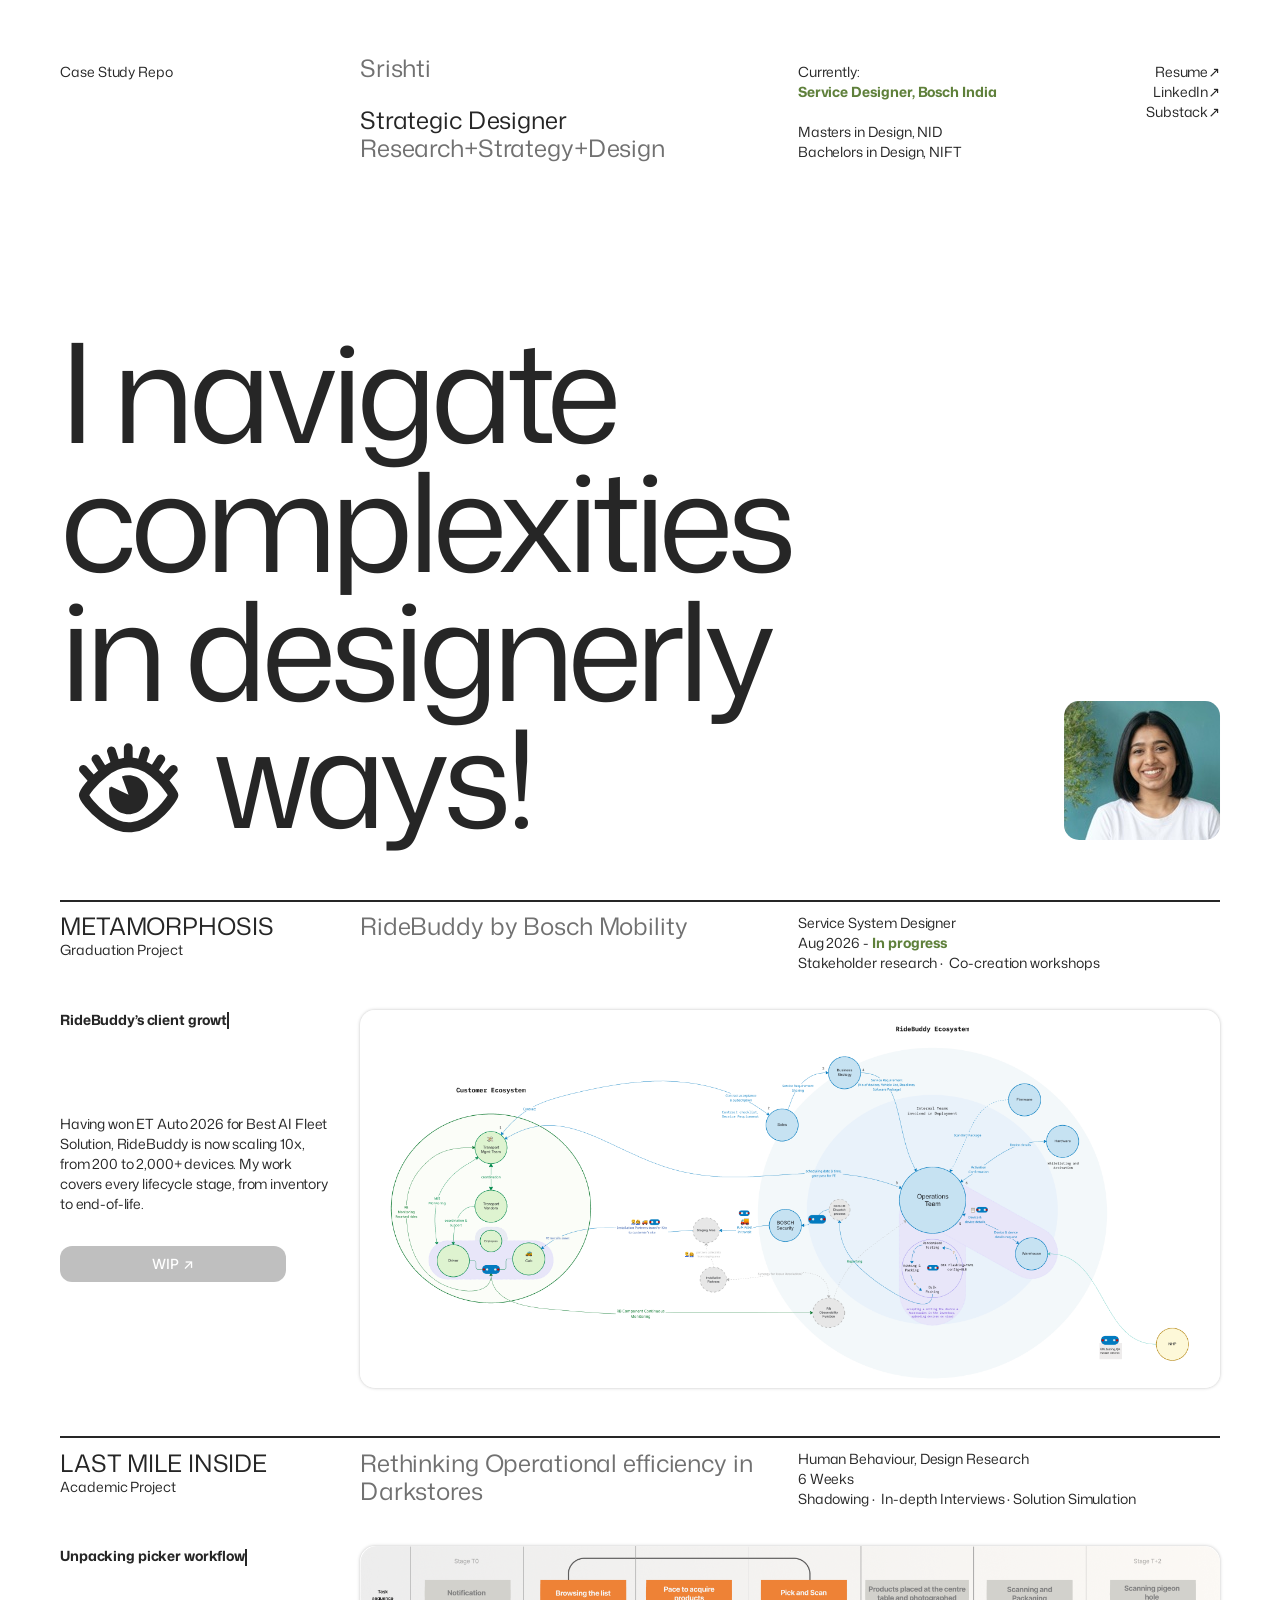
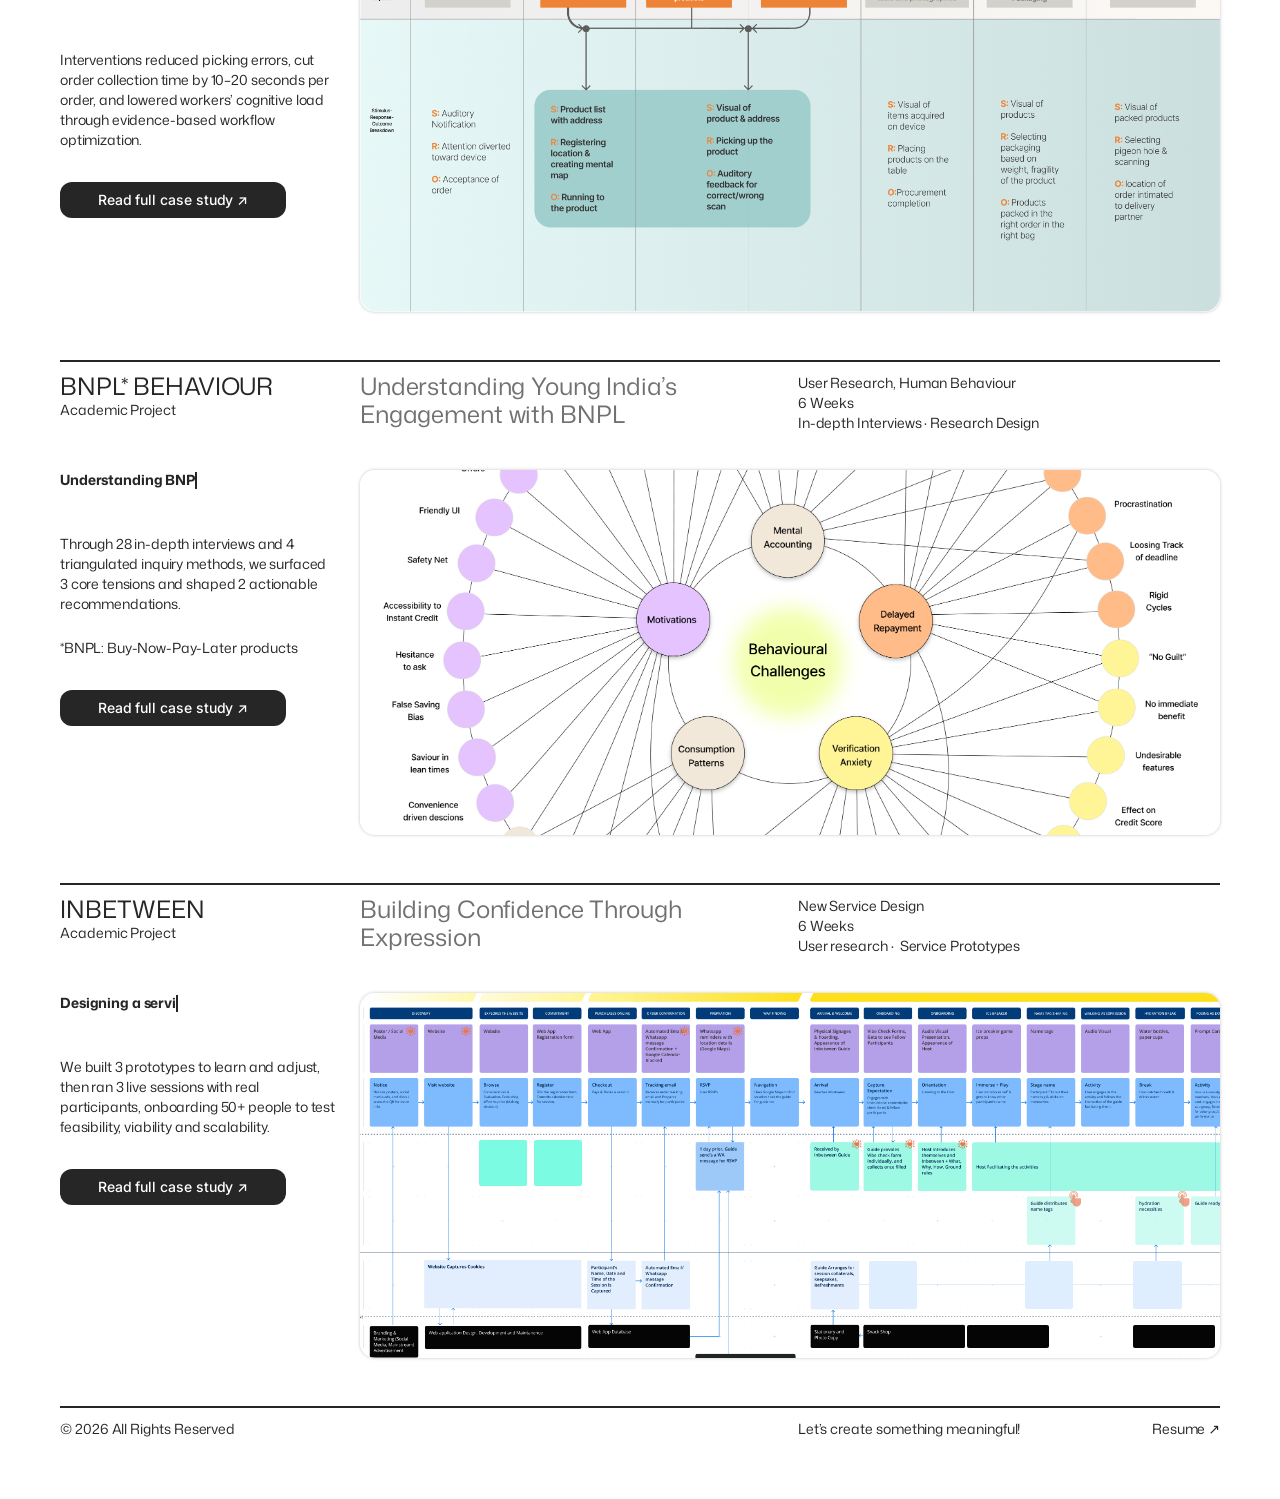
==== commit ae46e33a: "Shorten the BNPL title and explain the abbreviation in a footnote "Understanding Young India's Engag" ====
--- a/index.html
+++ b/index.html
@@ -129,10 +129,10 @@
       <article class="project" aria-labelledby="project-bnpl">
         <header class="project__header">
           <div class="project__name">
-            <p class="project__codename">BNPL BEHAVIOUR</p>
+            <p class="project__codename">BNPL* BEHAVIOUR</p>
             <p class="project__kind">Academic Project</p>
           </div>
-          <h2 class="project__title" id="project-bnpl">Understanding Young India’s Engagement with Buy-Now-Pay-Later</h2>
+          <h2 class="project__title" id="project-bnpl">Understanding Young India’s Engagement with BNPL</h2>
           <ul class="project__meta">
             <li>User Research, Human Behaviour</li>
             <li>6 Weeks</li>
@@ -145,6 +145,7 @@
             <div class="project__text">
               <h3 class="project__lede">Understanding BNPL behavior to design more responsible experiences</h3>
               <p>Through 28 in-depth interviews and 4 triangulated inquiry methods, we surfaced 3 core tensions and shaped 2 actionable recommendations.</p>
+              <p>*BNPL: Buy-Now-Pay-Later products</p>
             </div>
             <a class="button" href="bnpl-behaviour.html">Read full case study ↗</a>
           </div>
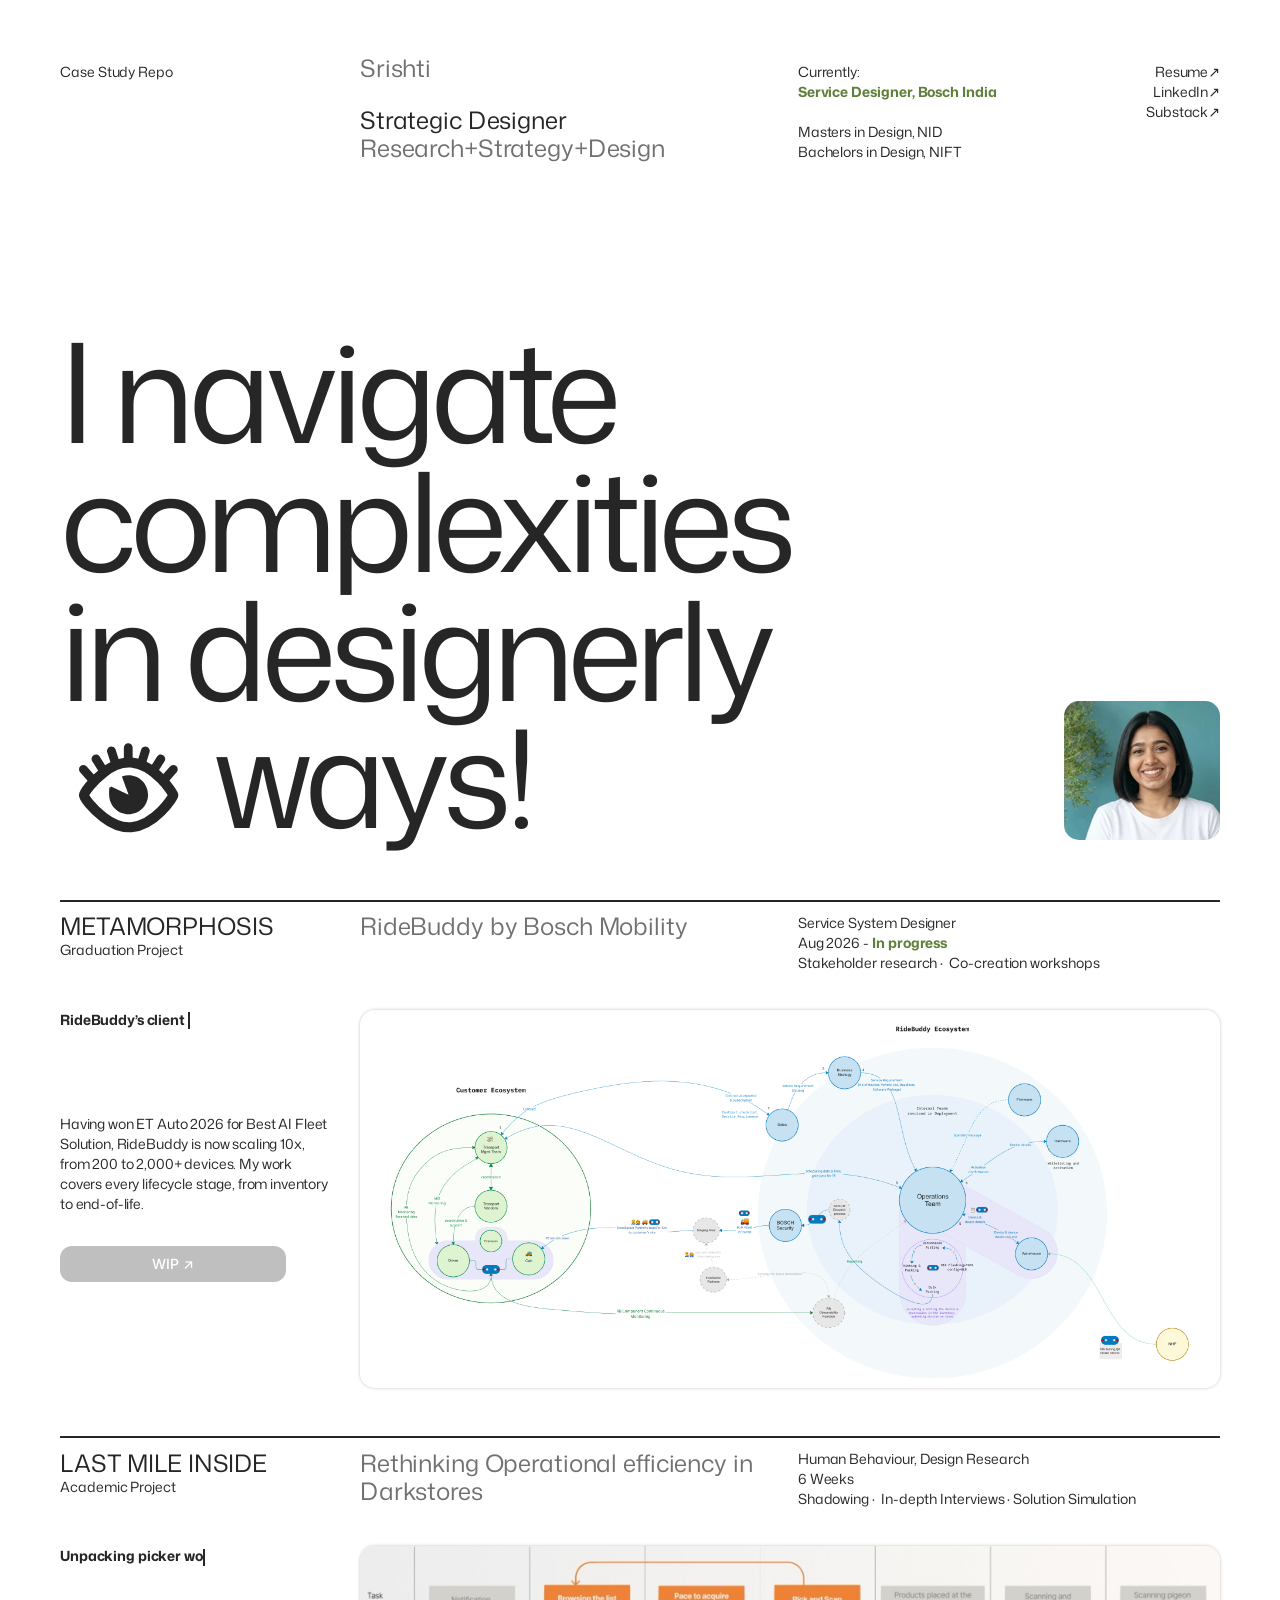
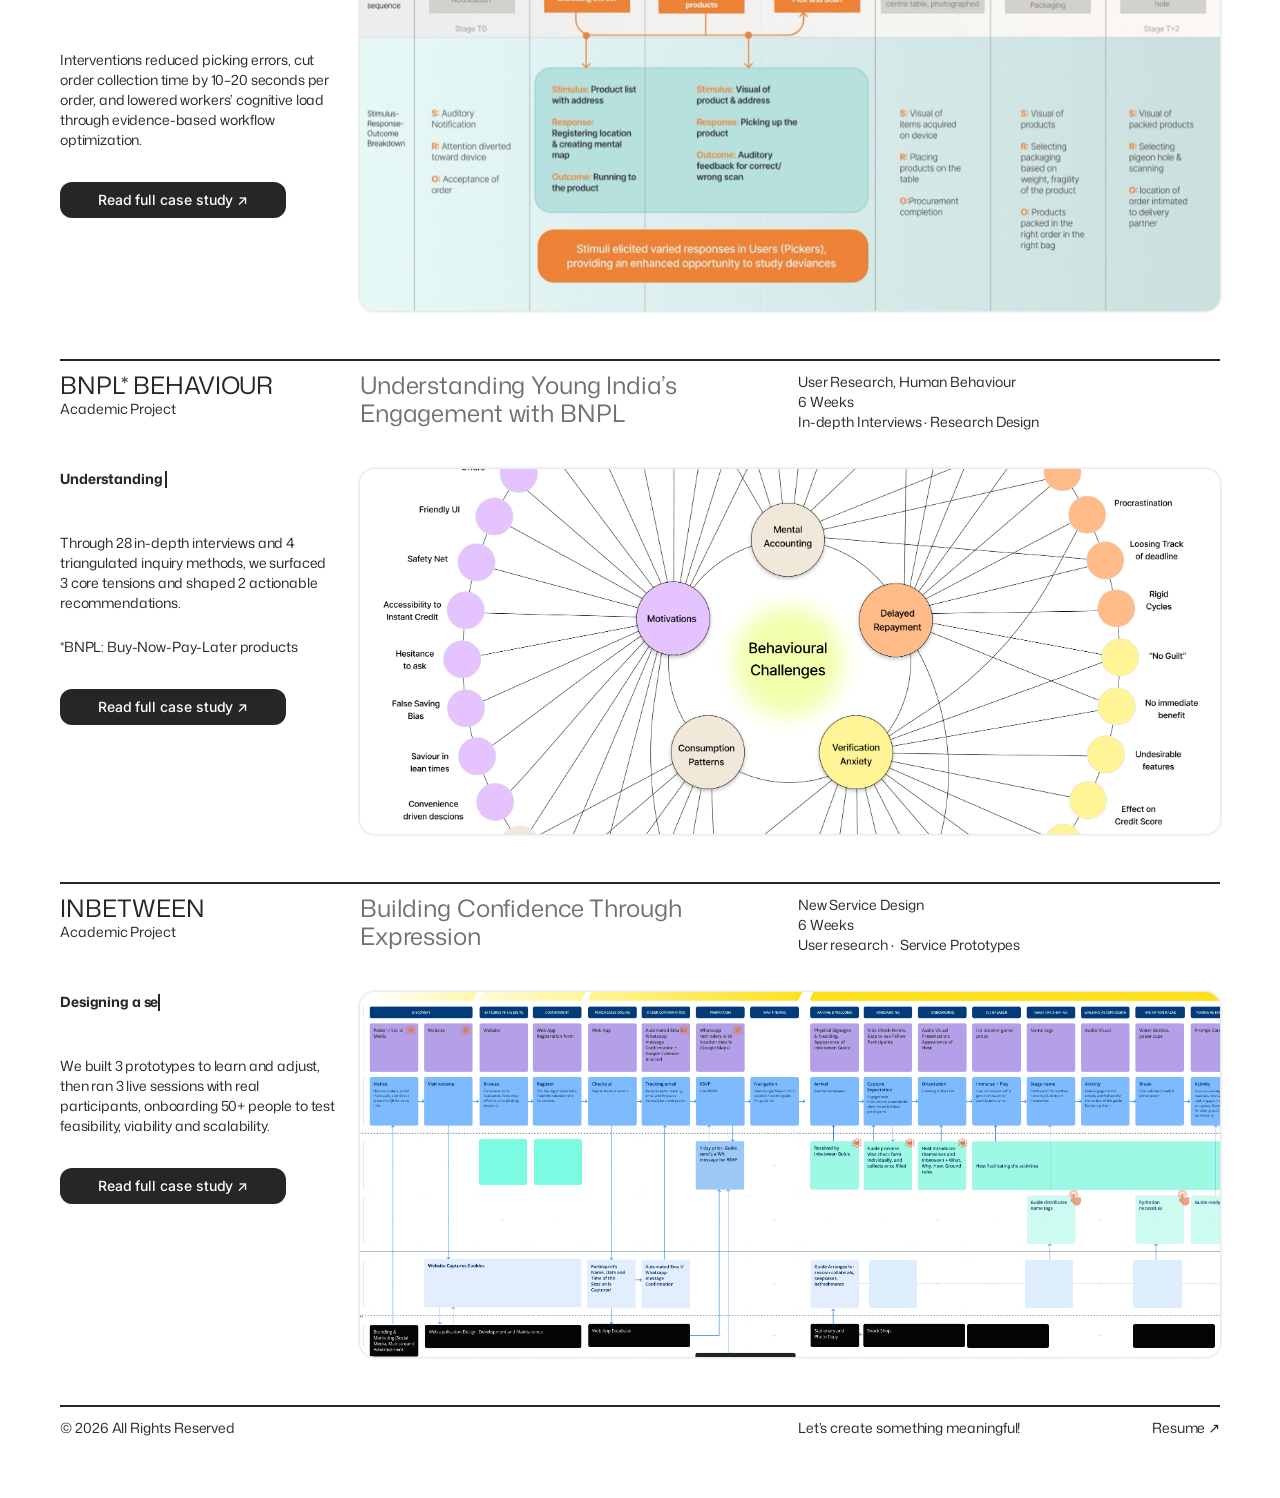
==== commit b4b597d6: "Replace the Last Mile Inside thumbnail with the S-R-O breakdown The homepage thumbnail is now the st" ====
--- a/index.html
+++ b/index.html
@@ -120,7 +120,7 @@
             <a class="button" href="last-mile-inside.html">Read full case study ↗</a>
           </div>
           <div class="project__media project__media--darkstores">
-            <img src="assets/darkstores-workflow-map.png" alt="Darkstore picker workflow map" width="1569" height="667" loading="lazy">
+            <img src="assets/darkstores-sro-breakdown.jpg" srcset="assets/darkstores-sro-breakdown-1000.jpg 1000w, assets/darkstores-sro-breakdown.jpg 1981w" sizes="(max-width: 1023px) 100vw, 74vw" alt="Stimulus–response–outcome breakdown of each step in a darkstore picker’s task" width="1981" height="840" loading="lazy">
           </div>
         </div>
       </article>
--- a/styles.css
+++ b/styles.css
@@ -376,7 +376,7 @@
 
 .project__media--ridebuddy { aspect-ratio: 783.97 / 344.642; }
 .project__media--ridebuddy img { object-position: 50% 59%; }
-.project__media--darkstores { aspect-ratio: 784.5 / 333.5; }
+.project__media--darkstores { aspect-ratio: 1981 / 840; }
 .project__media--bnpl img { object-position: 50% 57.3%; }
 .project__media--inbetween img { object-position: 50% 24.6%; }
 
@@ -600,14 +600,14 @@
     max-width: 320px;
   }
 
-  /* The sign-off and Resume link beside the photo, the copyright under them */
+  /* The sign-off, the Resume link and, after a blank line, the copyright, beside the photo */
   .site-footer {
     grid-template-columns: minmax(0, 1fr) auto;
-    grid-template-rows: auto 1fr auto;
+    grid-template-rows: auto auto 1fr;
     grid-template-areas:
       "tagline photo"
       "link    photo"
-      "copy    copy";
+      "copy    photo";
     column-gap: 24px;
     row-gap: 4px;
   }
@@ -628,5 +628,10 @@
     display: block;
     grid-area: photo;
     margin-top: 4.8px;   /* its top level with the capitals, 16px under the line */
-  }
-}
+    /* a little smaller on the narrowest phones, so "© 2026 All Rights Reserved" (13em)
+       stays on one line beside it */
+    width: min(156.061px, 100vw - 2 * var(--page-padding) - 24px - 13em);
+    height: auto;
+    aspect-ratio: 156.061 / 139.483;
+  }
+}
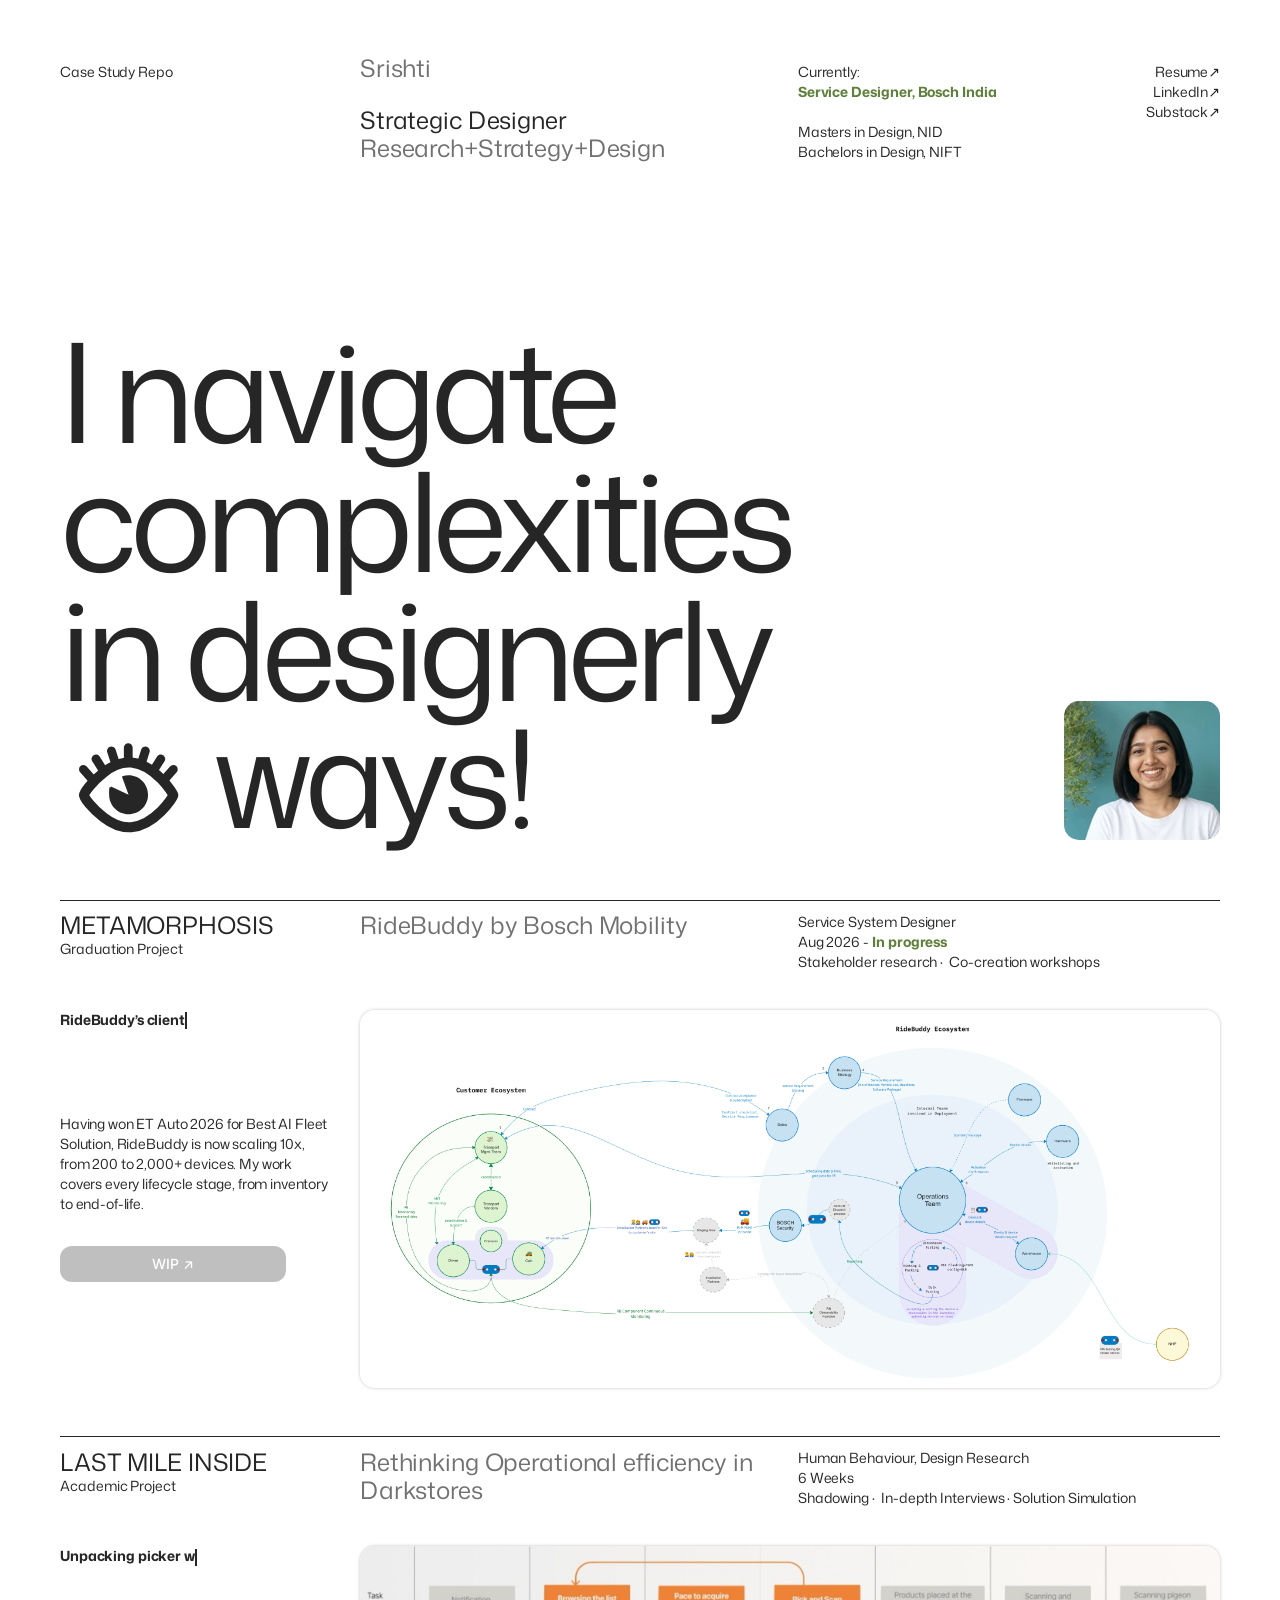
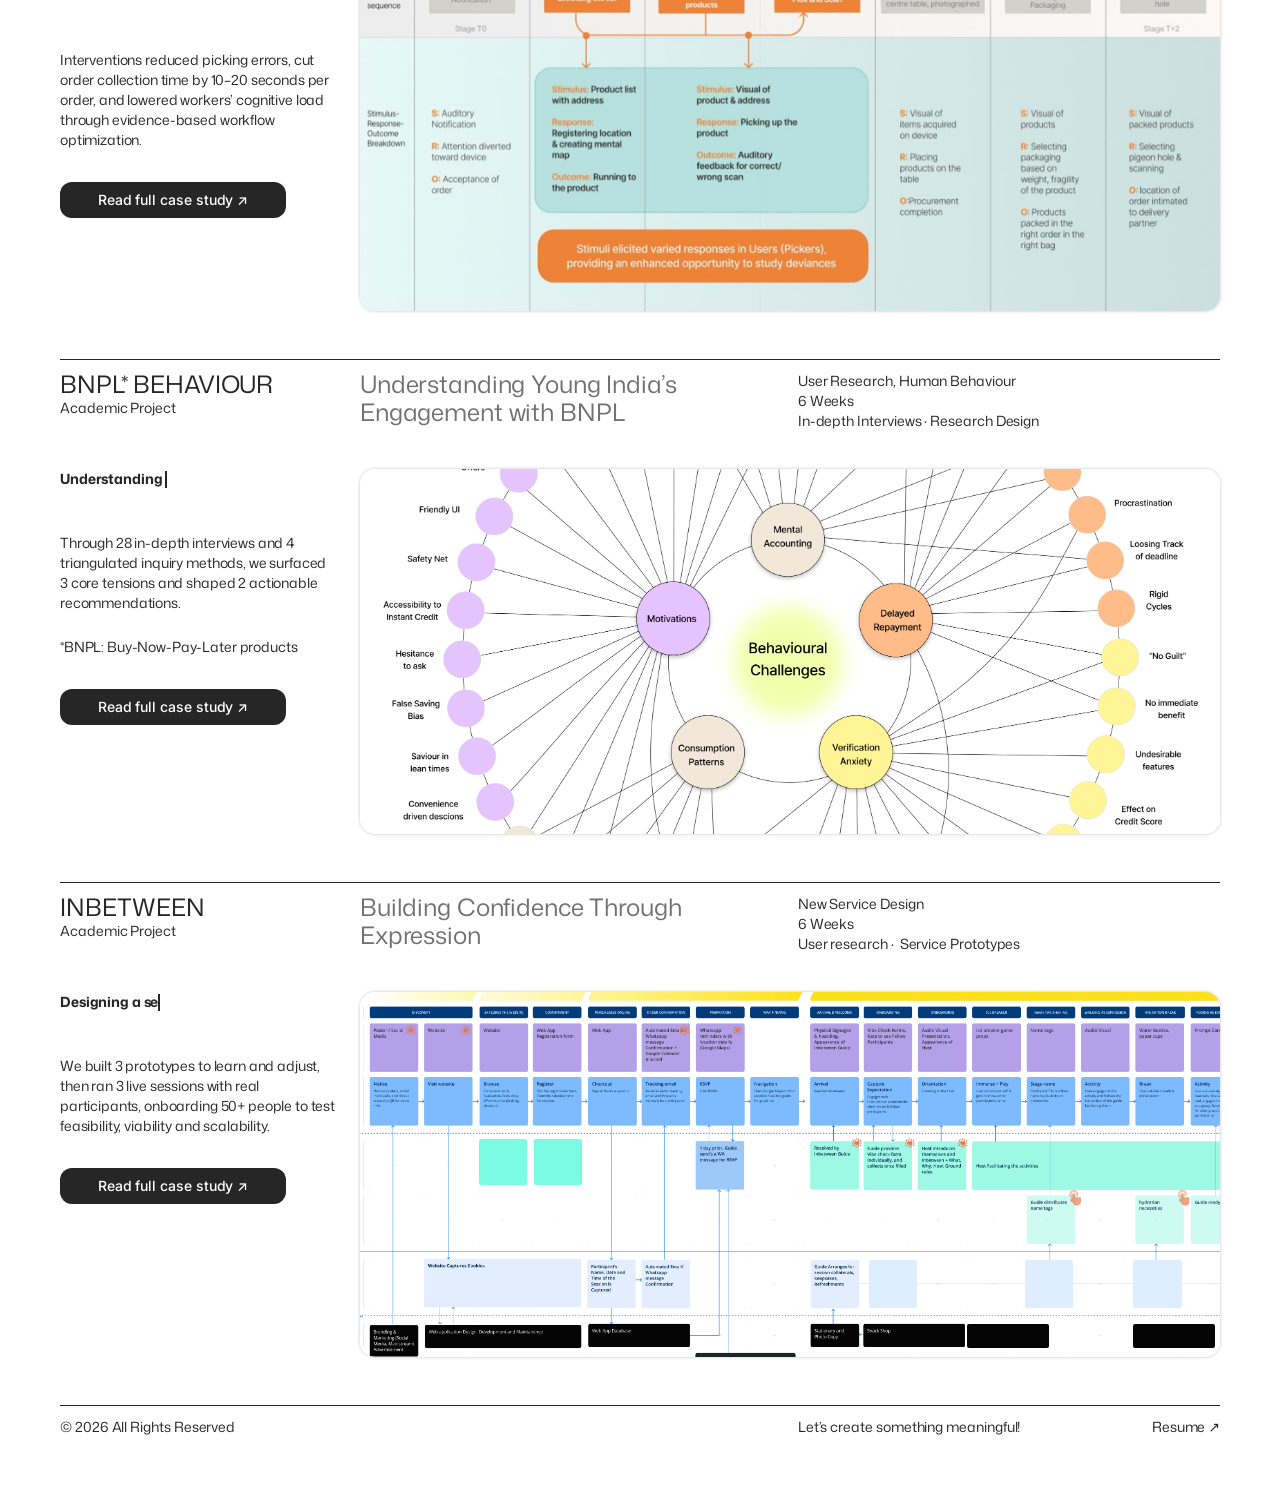
==== commit 96747d38: "Add a dark theme that follows the device setting On devices set to dark mode the site uses the Cargo" ====
--- a/index.html
+++ b/index.html
@@ -91,7 +91,10 @@
             <span class="button button--disabled" aria-disabled="true">WIP ↗</span>
           </div>
           <div class="project__media project__media--ridebuddy">
-            <img src="assets/ridebuddy-ecosystem-map.png" alt="RideBuddy service ecosystem map" width="2934" height="1414" loading="lazy">
+            <picture>
+              <source media="(prefers-color-scheme: dark)" srcset="assets/ridebuddy-ecosystem-map-dark-1000.jpg 1000w, assets/ridebuddy-ecosystem-map-dark.jpg 1967w" sizes="(max-width: 1023px) 100vw, 74vw" width="1967" height="863">
+              <img src="assets/ridebuddy-ecosystem-map.png" alt="RideBuddy service ecosystem map" width="2934" height="1414" loading="lazy">
+            </picture>
           </div>
         </div>
       </article>
@@ -120,7 +123,10 @@
             <a class="button" href="last-mile-inside.html">Read full case study ↗</a>
           </div>
           <div class="project__media project__media--darkstores">
-            <img src="assets/darkstores-sro-breakdown.jpg" srcset="assets/darkstores-sro-breakdown-1000.jpg 1000w, assets/darkstores-sro-breakdown.jpg 1981w" sizes="(max-width: 1023px) 100vw, 74vw" alt="Stimulus–response–outcome breakdown of each step in a darkstore picker’s task" width="1981" height="840" loading="lazy">
+            <picture>
+              <source media="(prefers-color-scheme: dark)" srcset="assets/darkstores-sro-breakdown-dark-1000.jpg 1000w, assets/darkstores-sro-breakdown-dark.jpg 1967w" sizes="(max-width: 1023px) 100vw, 74vw" width="1967" height="835">
+              <img src="assets/darkstores-sro-breakdown.jpg" srcset="assets/darkstores-sro-breakdown-1000.jpg 1000w, assets/darkstores-sro-breakdown.jpg 1981w" sizes="(max-width: 1023px) 100vw, 74vw" alt="Stimulus–response–outcome breakdown of each step in a darkstore picker’s task" width="1981" height="840" loading="lazy">
+            </picture>
           </div>
         </div>
       </article>
@@ -150,7 +156,10 @@
             <a class="button" href="bnpl-behaviour.html">Read full case study ↗</a>
           </div>
           <div class="project__media project__media--bnpl">
-            <img src="assets/bnpl-behaviour-map.png" alt="Map of behavioural challenges in BNPL usage" width="2490" height="1436" loading="lazy">
+            <picture>
+              <source media="(prefers-color-scheme: dark)" srcset="assets/bnpl-behaviour-map-dark-1000.jpg 1000w, assets/bnpl-behaviour-map-dark.jpg 1962w" sizes="(max-width: 1023px) 100vw, 74vw" width="1962" height="827">
+              <img src="assets/bnpl-behaviour-map.png" alt="Map of behavioural challenges in BNPL usage" width="2490" height="1436" loading="lazy">
+            </picture>
           </div>
         </div>
       </article>
@@ -180,7 +189,10 @@
           </div>
           <!-- Figma 53:4520: screenshot plus seven blocks drawn over it -->
           <div class="project__media project__media--inbetween">
-            <img src="assets/inbetween-service-blueprint.png" alt="Inbetween service blueprint" width="1576" height="786" loading="lazy">
+            <picture>
+              <source media="(prefers-color-scheme: dark)" srcset="assets/inbetween-service-blueprint-dark-1000.jpg 1000w, assets/inbetween-service-blueprint-dark.jpg 1962w" sizes="(max-width: 1023px) 100vw, 74vw" width="1962" height="827">
+              <img src="assets/inbetween-service-blueprint.png" alt="Inbetween service blueprint" width="1576" height="786" loading="lazy">
+            </picture>
             <span class="media-block media-block--ink" style="--x: 553.9; --y: 303.29; --w: 74.668; --h: 21.146"></span>
             <span class="media-block media-block--mint" style="--x: 109.11; --y: 134.43; --w: 43.752; --h: 41.458"></span>
             <span class="media-block media-block--mint" style="--x: 158.51; --y: 134.43; --w: 43.752; --h: 41.458"></span>
--- a/styles.css
+++ b/styles.css
@@ -40,6 +40,41 @@
   --radius-media: 15px;
 }
 
+/* Dark theme, for devices set to dark mode: the Cargo reference's inverted palette */
+@media (prefers-color-scheme: dark) {
+  :root {
+    color-scheme: dark;
+
+    --color-bg: #191919;
+    --color-ink: #dddddd;     /* 12.9:1 */
+    --color-muted: #757575;   /* 3.8:1; used only on 24px text, which WCAG AA counts as large */
+    --color-sage: #6d9145;    /* Figma's green, 4.8:1 on the dark background */
+    --color-plum: #b48ddb;    /* focus ring, 6.5:1 */
+    --color-button-disabled: rgba(255, 255, 255, 0.25);
+  }
+
+  /* the eye is drawn in the light theme's ink; inverted it matches the dark theme's */
+  .hero__eye {
+    filter: invert(1) brightness(1.02);
+  }
+
+  /* each project's own dark thumbnail (index.html), shown whole at its own proportions */
+  .project .project__media--ridebuddy { aspect-ratio: 1967 / 863; }
+  .project .project__media--darkstores { aspect-ratio: 1967 / 835; }
+  .project .project__media--bnpl { aspect-ratio: 1962 / 827; }
+  .project .project__media--inbetween { aspect-ratio: 1962 / 827; }
+
+  .project .project__media img { object-position: 50% 50%; }
+
+  /* the blueprint's coloured blocks are drawn into its dark version */
+  .project .media-block { display: none; }
+
+  /* case-study slides keep the colours they were designed in */
+  .slide {
+    color: #262626;
+  }
+}
+
 *,
 *::before,
 *::after {
@@ -221,7 +256,7 @@
   align-items: start;
   min-height: 110px;
   padding-top: 10.4px;   /* 16px of clear space between the divider and the capitals, as on the Cargo reference */
-  border-top: 2px solid var(--color-ink);
+  border-top: 1px solid var(--color-ink);
 }
 
 .project__codename {
@@ -332,7 +367,7 @@
   height: 36px;
   border-radius: var(--radius-button);
   background: var(--color-ink);
-  color: #fff;
+  color: var(--color-bg);
   font-family: var(--font-ui);
   font-size: var(--text-sm);
   font-weight: 500;
@@ -368,6 +403,9 @@
   box-shadow: var(--shadow-media);
 }
 
+/* a <picture> that swaps in a dark-mode version takes no box of its own */
+.project__media picture { display: contents; }
+
 .project__media img {
   width: 100%;
   height: 100%;
@@ -401,7 +439,7 @@
   grid-template-columns: var(--grid-columns);
   align-items: start;
   padding-top: 11.1px;   /* 16px of clear space under the line, as in the project headers */
-  border-top: 2px solid var(--color-ink);
+  border-top: 1px solid var(--color-ink);
   line-height: var(--leading-body);
 }
 
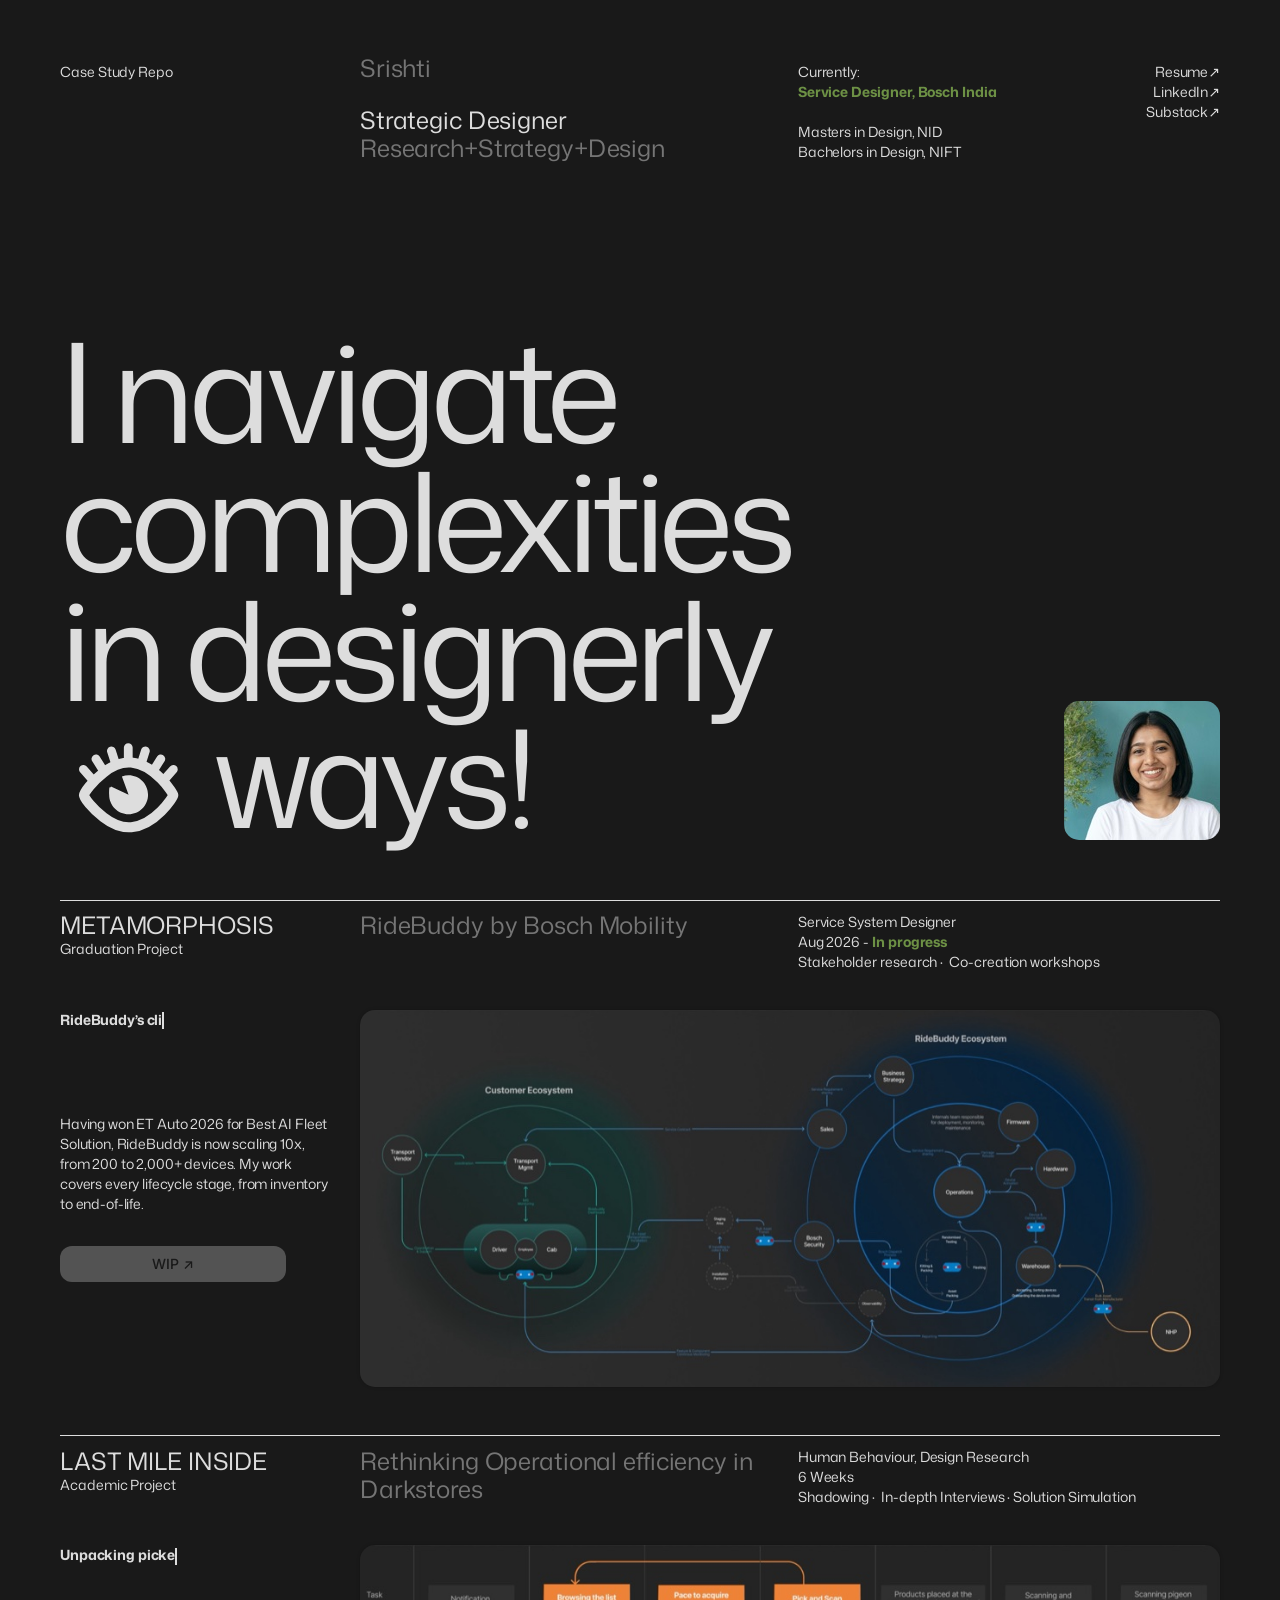
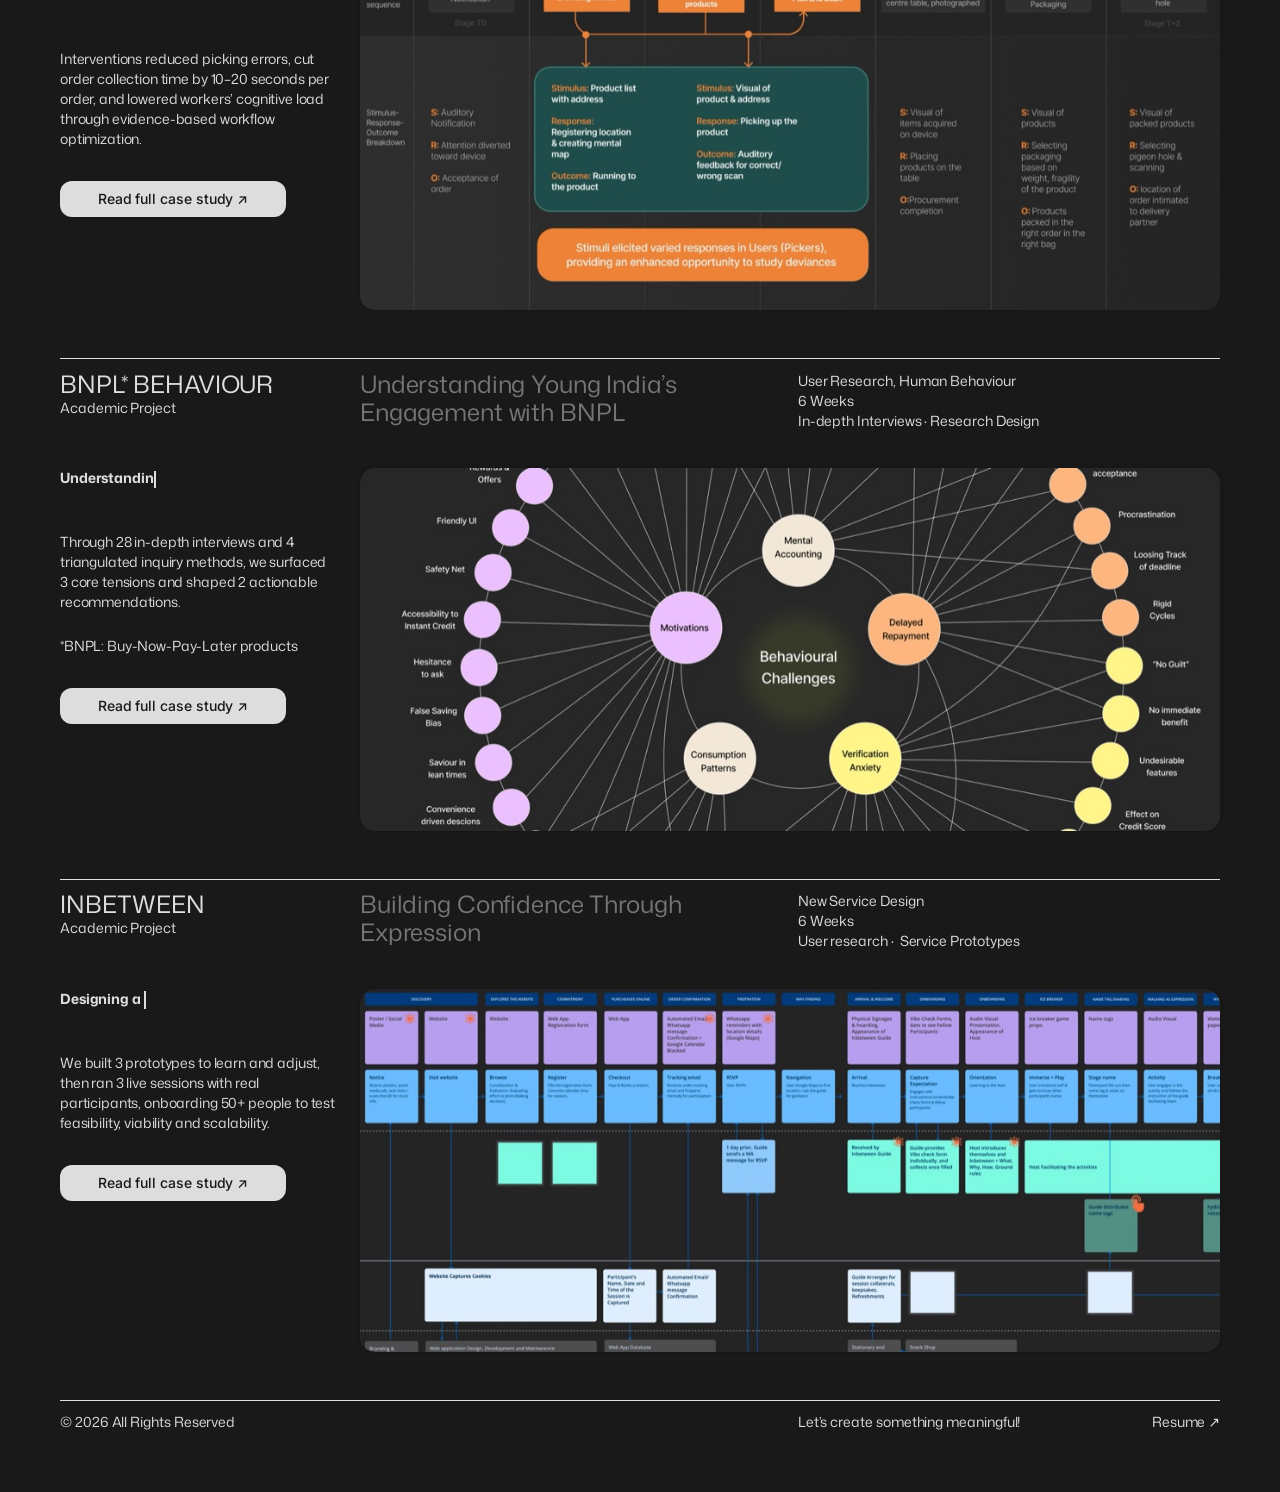
==== commit 29571d13: "Make the site dark for every visitor The dark palette (#191919 background, #dddddd text, #757575 tit" ====
--- a/index.html
+++ b/index.html
@@ -3,6 +3,8 @@
 <head>
   <meta charset="utf-8">
   <meta name="viewport" content="width=device-width, initial-scale=1">
+  <meta name="color-scheme" content="dark">
+  <meta name="theme-color" content="#191919">
   <title>Srishti · Strategic Designer</title>
   <meta name="description" content="Case study repository of Srishti, a strategic designer working across research, strategy and design.">
   <link rel="icon" type="image/png" sizes="32x32" href="assets/icons/favicon-32.png">
@@ -91,10 +93,7 @@
             <span class="button button--disabled" aria-disabled="true">WIP ↗</span>
           </div>
           <div class="project__media project__media--ridebuddy">
-            <picture>
-              <source media="(prefers-color-scheme: dark)" srcset="assets/ridebuddy-ecosystem-map-dark-1000.jpg 1000w, assets/ridebuddy-ecosystem-map-dark.jpg 1967w" sizes="(max-width: 1023px) 100vw, 74vw" width="1967" height="863">
-              <img src="assets/ridebuddy-ecosystem-map.png" alt="RideBuddy service ecosystem map" width="2934" height="1414" loading="lazy">
-            </picture>
+            <img src="assets/ridebuddy-ecosystem-map-dark-1000.jpg" srcset="assets/ridebuddy-ecosystem-map-dark-1000.jpg 1000w, assets/ridebuddy-ecosystem-map-dark.jpg 1967w" sizes="(max-width: 1023px) 100vw, 74vw" alt="RideBuddy service ecosystem map" width="1967" height="863" loading="lazy">
           </div>
         </div>
       </article>
@@ -123,10 +122,7 @@
             <a class="button" href="last-mile-inside.html">Read full case study ↗</a>
           </div>
           <div class="project__media project__media--darkstores">
-            <picture>
-              <source media="(prefers-color-scheme: dark)" srcset="assets/darkstores-sro-breakdown-dark-1000.jpg 1000w, assets/darkstores-sro-breakdown-dark.jpg 1967w" sizes="(max-width: 1023px) 100vw, 74vw" width="1967" height="835">
-              <img src="assets/darkstores-sro-breakdown.jpg" srcset="assets/darkstores-sro-breakdown-1000.jpg 1000w, assets/darkstores-sro-breakdown.jpg 1981w" sizes="(max-width: 1023px) 100vw, 74vw" alt="Stimulus–response–outcome breakdown of each step in a darkstore picker’s task" width="1981" height="840" loading="lazy">
-            </picture>
+            <img src="assets/darkstores-sro-breakdown-dark-1000.jpg" srcset="assets/darkstores-sro-breakdown-dark-1000.jpg 1000w, assets/darkstores-sro-breakdown-dark.jpg 1967w" sizes="(max-width: 1023px) 100vw, 74vw" alt="Stimulus–response–outcome breakdown of each step in a darkstore picker’s task" width="1967" height="835" loading="lazy">
           </div>
         </div>
       </article>
@@ -156,10 +152,7 @@
             <a class="button" href="bnpl-behaviour.html">Read full case study ↗</a>
           </div>
           <div class="project__media project__media--bnpl">
-            <picture>
-              <source media="(prefers-color-scheme: dark)" srcset="assets/bnpl-behaviour-map-dark-1000.jpg 1000w, assets/bnpl-behaviour-map-dark.jpg 1962w" sizes="(max-width: 1023px) 100vw, 74vw" width="1962" height="827">
-              <img src="assets/bnpl-behaviour-map.png" alt="Map of behavioural challenges in BNPL usage" width="2490" height="1436" loading="lazy">
-            </picture>
+            <img src="assets/bnpl-behaviour-map-dark-1000.jpg" srcset="assets/bnpl-behaviour-map-dark-1000.jpg 1000w, assets/bnpl-behaviour-map-dark.jpg 1962w" sizes="(max-width: 1023px) 100vw, 74vw" alt="Map of behavioural challenges in BNPL usage" width="1962" height="827" loading="lazy">
           </div>
         </div>
       </article>
@@ -189,17 +182,7 @@
           </div>
           <!-- Figma 53:4520: screenshot plus seven blocks drawn over it -->
           <div class="project__media project__media--inbetween">
-            <picture>
-              <source media="(prefers-color-scheme: dark)" srcset="assets/inbetween-service-blueprint-dark-1000.jpg 1000w, assets/inbetween-service-blueprint-dark.jpg 1962w" sizes="(max-width: 1023px) 100vw, 74vw" width="1962" height="827">
-              <img src="assets/inbetween-service-blueprint.png" alt="Inbetween service blueprint" width="1576" height="786" loading="lazy">
-            </picture>
-            <span class="media-block media-block--ink" style="--x: 553.9; --y: 303.29; --w: 74.668; --h: 21.146"></span>
-            <span class="media-block media-block--mint" style="--x: 109.11; --y: 134.43; --w: 43.752; --h: 41.458"></span>
-            <span class="media-block media-block--mint" style="--x: 158.51; --y: 134.43; --w: 43.752; --h: 41.458"></span>
-            <span class="media-block media-block--sky" style="--x: 464.13; --y: 244.83; --w: 44.371; --h: 43.953"></span>
-            <span class="media-block media-block--sky" style="--x: 606.38; --y: 244.83; --w: 44.371; --h: 43.953"></span>
-            <span class="media-block media-block--sky" style="--x: 705.23; --y: 244.83; --w: 44.371; --h: 43.953"></span>
-            <span class="media-block media-block--ink" style="--x: 705.23; --y: 303.29; --w: 74.668; --h: 21.146"></span>
+            <img src="assets/inbetween-service-blueprint-dark-1000.jpg" srcset="assets/inbetween-service-blueprint-dark-1000.jpg 1000w, assets/inbetween-service-blueprint-dark.jpg 1962w" sizes="(max-width: 1023px) 100vw, 74vw" alt="Inbetween service blueprint" width="1962" height="827" loading="lazy">
           </div>
         </div>
       </article>
--- a/styles.css
+++ b/styles.css
@@ -1,17 +1,15 @@
-/* Tokens taken from the Figma file (Page 1 › Desktop, 1280px frame). */
+/* Tokens taken from the Figma file (Page 1 › Desktop, 1280px frame). The site is dark for
+   every visitor: the Cargo reference's inverted palette. */
 :root {
-  color-scheme: light;
-
-  --color-bg: #fff;
-  --color-ink: #262626;   /* the Cargo reference's text colour, black at 85%, as a solid colour on white; 15.1:1 */
-  --color-muted: #717171;   /* Figma's grey for the name block and project titles; 4.9:1 on white */
-  --color-sage: #5f803b;   /* Figma's #6d9145, darkened to 4.5:1 on white for 14px text (WCAG AA) */
-  --color-plum: #6f448c;
-  --color-button-disabled: rgba(0, 0, 0, 0.25);
+  color-scheme: dark;
+
+  --color-bg: #191919;
+  --color-ink: #dddddd;     /* 12.9:1 */
+  --color-muted: #757575;   /* 3.8:1; used only on 24px text, which WCAG AA counts as large */
+  --color-sage: #6d9145;    /* Figma's green, 4.8:1 on the dark background */
+  --color-plum: #b48ddb;    /* focus ring, 6.5:1 */
+  --color-button-disabled: rgba(255, 255, 255, 0.25);
   --shadow-media: 0 0 3.3px rgba(0, 0, 0, 0.25);
-  --color-block-ink: #050506;
-  --color-block-mint: #7cfbe3;
-  --color-block-sky: #dfeeff;
 
   --font-sans: "Mona Sans", system-ui, -apple-system, "Segoe UI", sans-serif;   /* a free neo-grotesk in the spirit of the Cargo reference's Monument Grotesk */
   --font-ui: "Inter", system-ui, -apple-system, "Segoe UI", sans-serif;
@@ -38,41 +36,6 @@
   --space-group: 32px;     /* between groups: text → call to action */
   --radius-button: 12px;
   --radius-media: 15px;
-}
-
-/* Dark theme, for devices set to dark mode: the Cargo reference's inverted palette */
-@media (prefers-color-scheme: dark) {
-  :root {
-    color-scheme: dark;
-
-    --color-bg: #191919;
-    --color-ink: #dddddd;     /* 12.9:1 */
-    --color-muted: #757575;   /* 3.8:1; used only on 24px text, which WCAG AA counts as large */
-    --color-sage: #6d9145;    /* Figma's green, 4.8:1 on the dark background */
-    --color-plum: #b48ddb;    /* focus ring, 6.5:1 */
-    --color-button-disabled: rgba(255, 255, 255, 0.25);
-  }
-
-  /* the eye is drawn in the light theme's ink; inverted it matches the dark theme's */
-  .hero__eye {
-    filter: invert(1) brightness(1.02);
-  }
-
-  /* each project's own dark thumbnail (index.html), shown whole at its own proportions */
-  .project .project__media--ridebuddy { aspect-ratio: 1967 / 863; }
-  .project .project__media--darkstores { aspect-ratio: 1967 / 835; }
-  .project .project__media--bnpl { aspect-ratio: 1962 / 827; }
-  .project .project__media--inbetween { aspect-ratio: 1962 / 827; }
-
-  .project .project__media img { object-position: 50% 50%; }
-
-  /* the blueprint's coloured blocks are drawn into its dark version */
-  .project .media-block { display: none; }
-
-  /* case-study slides keep the colours they were designed in */
-  .slide {
-    color: #262626;
-  }
 }
 
 *,
@@ -398,13 +361,9 @@
   position: relative;
   overflow: hidden;
   width: 100%;
-  aspect-ratio: 784.713 / 333.106;
   border-radius: var(--radius-media);
   box-shadow: var(--shadow-media);
 }
-
-/* a <picture> that swaps in a dark-mode version takes no box of its own */
-.project__media picture { display: contents; }
 
 .project__media img {
   width: 100%;
@@ -412,25 +371,11 @@
   object-fit: cover;
 }
 
-.project__media--ridebuddy { aspect-ratio: 783.97 / 344.642; }
-.project__media--ridebuddy img { object-position: 50% 59%; }
-.project__media--darkstores { aspect-ratio: 1981 / 840; }
-.project__media--bnpl img { object-position: 50% 57.3%; }
-.project__media--inbetween img { object-position: 50% 24.6%; }
-
-/* Positions are the Figma values on the 784.713 × 333.106 image, scaled with it. */
-.media-block {
-  position: absolute;
-  left: calc(var(--x) / 784.713 * 100%);
-  top: calc(var(--y) / 333.106 * 100%);
-  width: calc(var(--w) / 784.713 * 100%);
-  height: calc(var(--h) / 333.106 * 100%);
-  border-radius: 2px;
-}
-
-.media-block--ink { background: var(--color-block-ink); }
-.media-block--mint { background: var(--color-block-mint); }
-.media-block--sky { background: var(--color-block-sky); }
+/* each thumbnail shown whole, at its own proportions */
+.project__media--ridebuddy { aspect-ratio: 1967 / 863; }
+.project__media--darkstores { aspect-ratio: 1967 / 835; }
+.project__media--bnpl { aspect-ratio: 1962 / 827; }
+.project__media--inbetween { aspect-ratio: 1962 / 827; }
 
 /* ---------- Footer (Figma 61:10482) ---------- */
 
@@ -516,7 +461,7 @@
   position: relative;
   overflow: hidden;
   container-type: inline-size;
-  color: var(--color-ink);
+  color: #262626;   /* the slides keep the light colours they were designed in */
   font-family: "Inter", system-ui, sans-serif;
   line-height: 1.5;
   letter-spacing: normal;
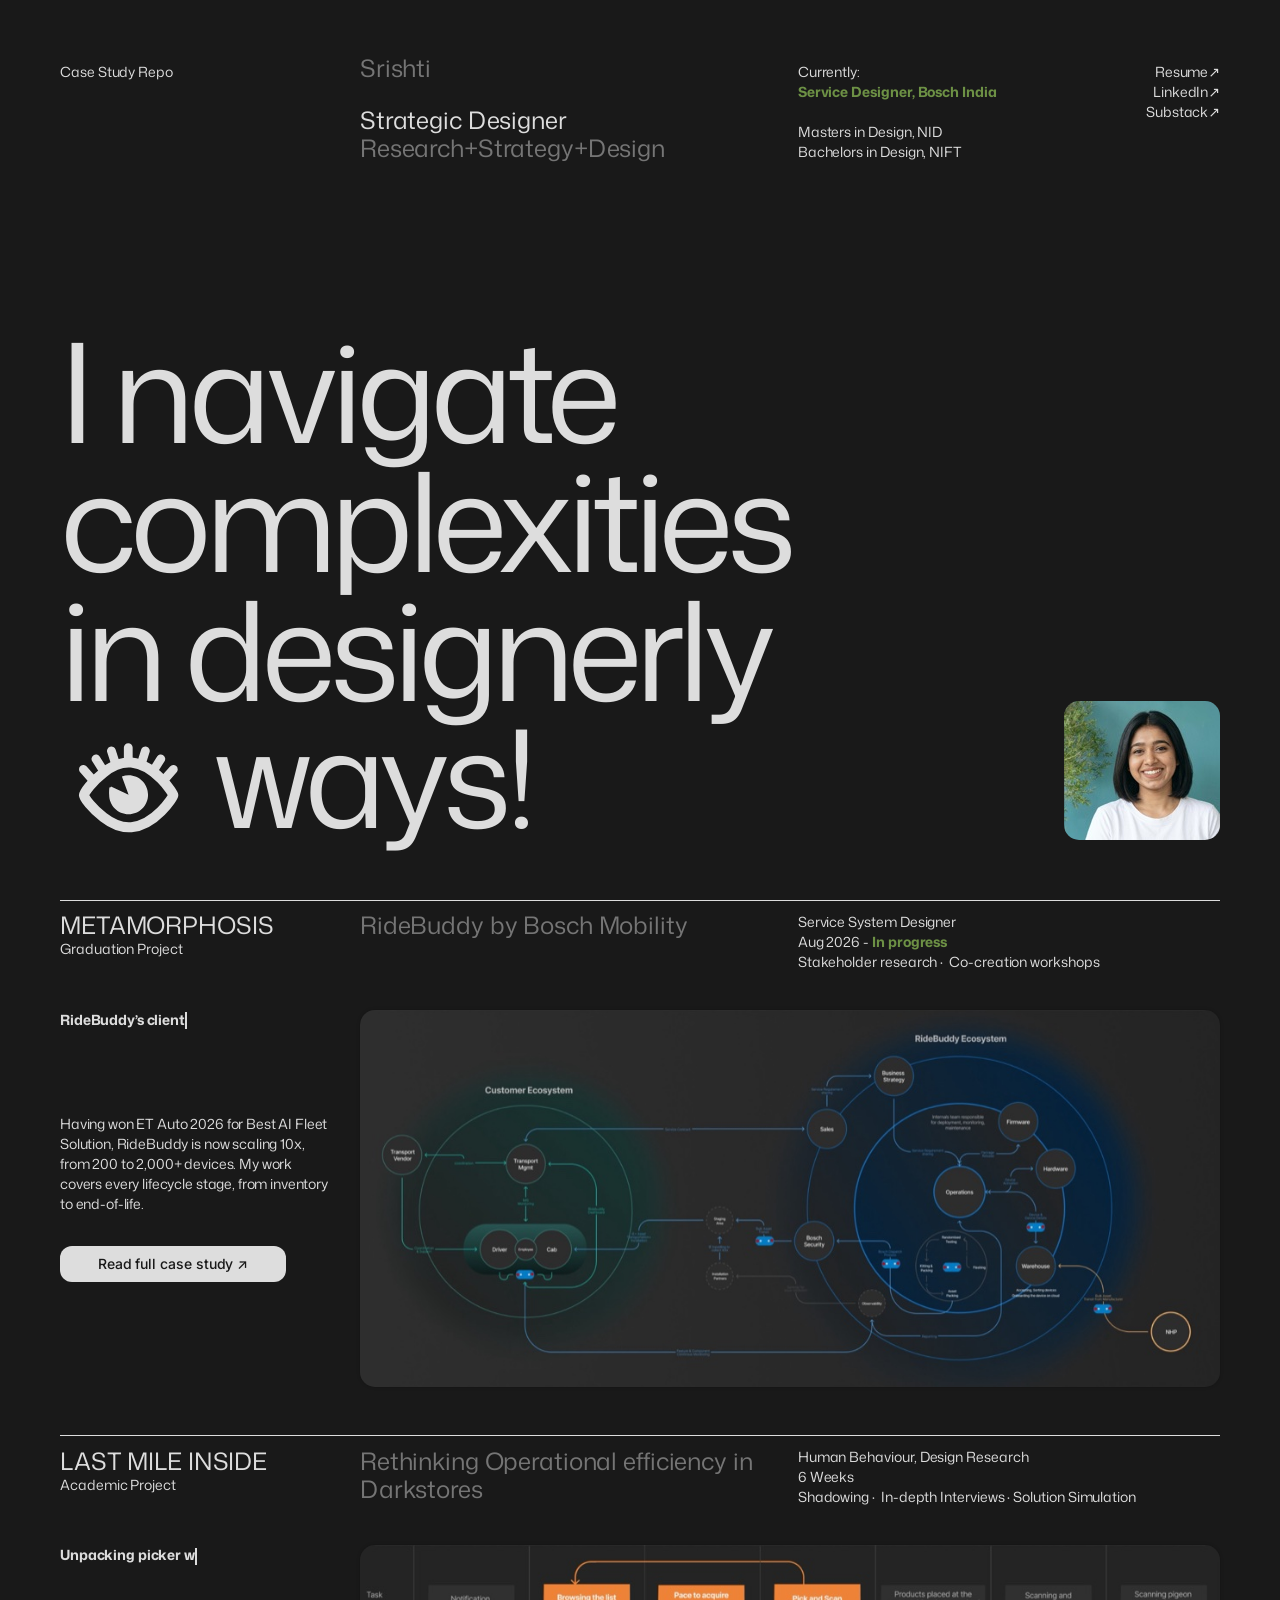
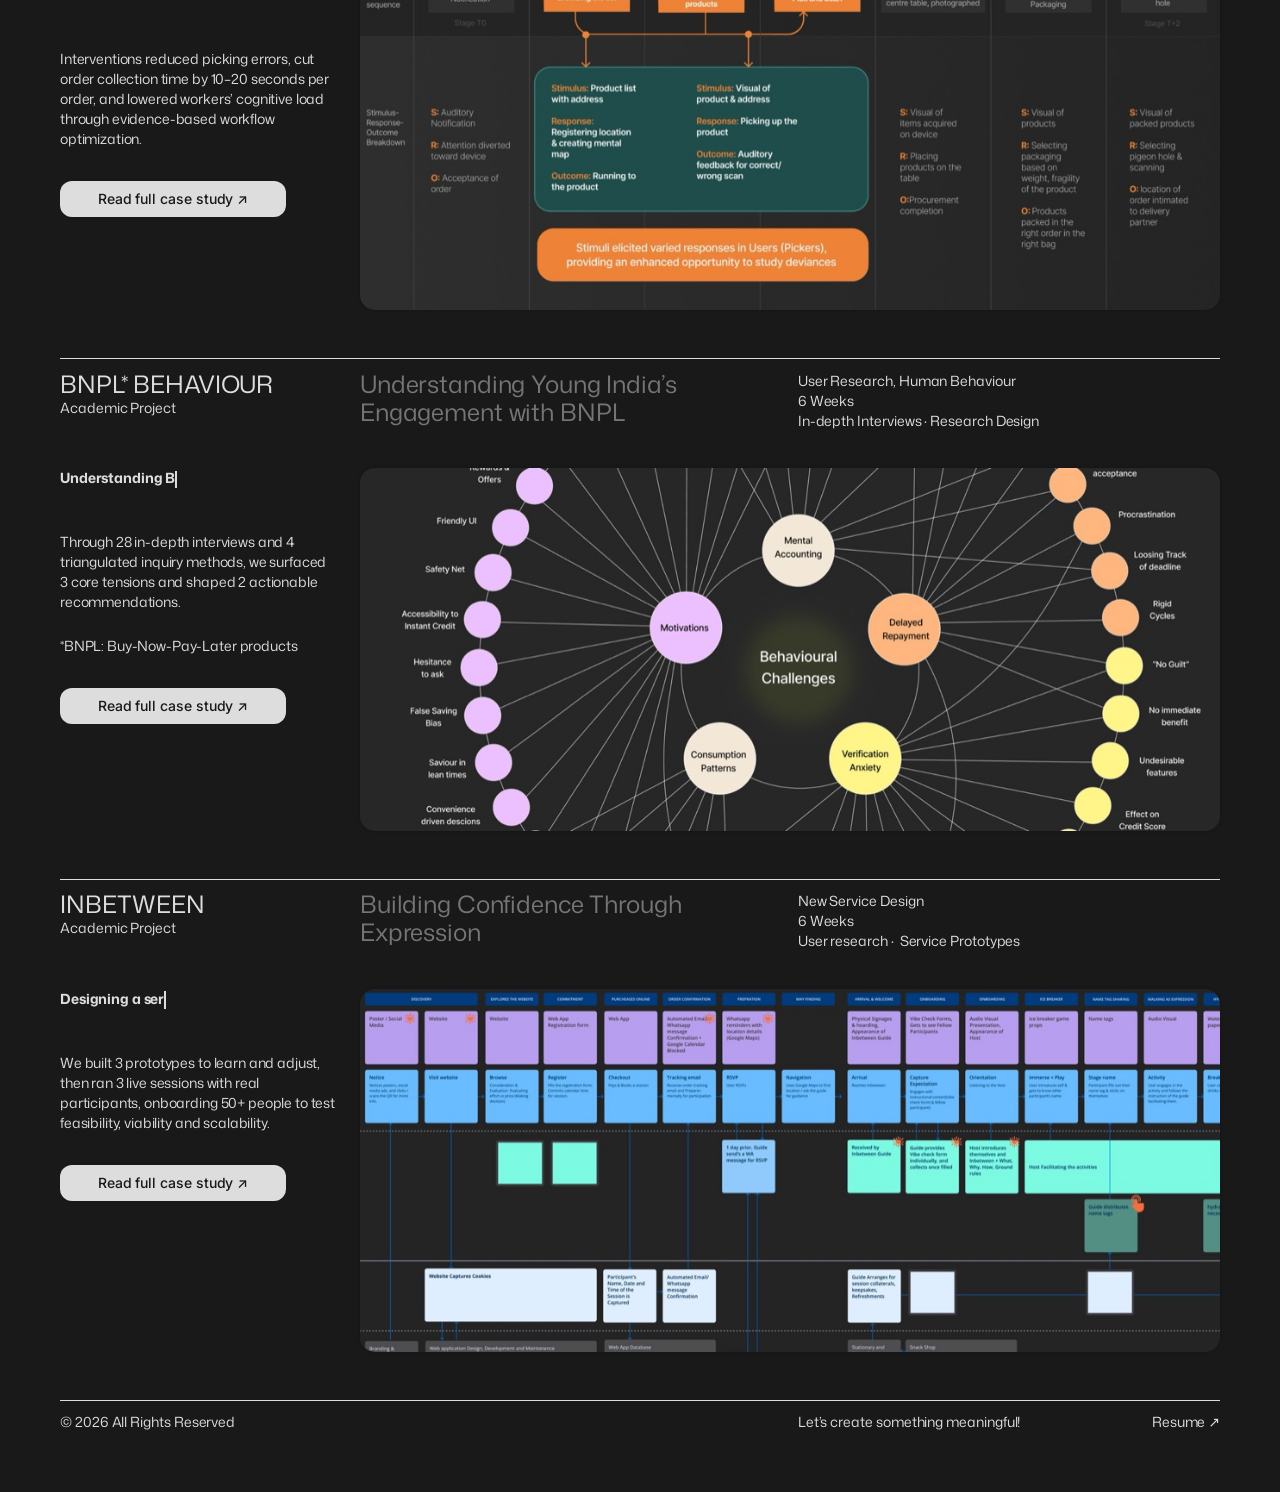
==== commit a8ab03ef: "Add the Metamorphosis case study Built from the Metamorphosis frame in Figma: a written page in a wa" ====
--- a/index.html
+++ b/index.html
@@ -90,7 +90,7 @@
               <h3 class="project__lede">RideBuddy’s client growth outpaced the operations behind it. I’m designing the service system that lets this in-cabin safety product scale reliably.</h3>
               <p>Having won ET Auto 2026 for Best AI Fleet Solution, RideBuddy is now scaling 10x, from 200 to 2,000+ devices. My work covers every lifecycle stage, from inventory to end-of-life.</p>
             </div>
-            <span class="button button--disabled" aria-disabled="true">WIP ↗</span>
+            <a class="button" href="metamorphosis.html">Read full case study ↗</a>
           </div>
           <div class="project__media project__media--ridebuddy">
             <img src="assets/ridebuddy-ecosystem-map-dark-1000.jpg" srcset="assets/ridebuddy-ecosystem-map-dark-1000.jpg 1000w, assets/ridebuddy-ecosystem-map-dark.jpg 1967w" sizes="(max-width: 1023px) 100vw, 74vw" alt="RideBuddy service ecosystem map" width="1967" height="863" loading="lazy">
--- a/styles.css
+++ b/styles.css
@@ -487,6 +487,220 @@
   font-size: calc(10.875 * var(--u));
 }
 
+/* ---------- Metamorphosis case study (Figma: Dark Site Design › Metamorphosis) ----------
+   A written page rather than slides: one warm panel, with the text in a 1012px column
+   (centred, as in the 1160px Figma panel) and 50px between sections. */
+
+.mm {
+  position: relative;
+  overflow: hidden;
+  padding-bottom: 50px;
+  /* Figma: #262423 under a radial vignette (13% → 100% black, at 30%) */
+  background:
+    radial-gradient(47.9% 142% at 50% 50%, rgba(0, 0, 0, 0.039), rgba(0, 0, 0, 0.3)),
+    #262423;
+  line-height: var(--leading-body);
+  letter-spacing: var(--tracking-body);
+}
+
+/* at least 48px each side, so the outer phase labels (centred on their rings, wider
+   than the column allows) stay inside the panel down to 1024px */
+.mm__inner {
+  width: min(1012px, 100% - 96px);
+  margin-inline: auto;
+}
+
+/* The device photo runs the panel's width behind the sponsor and title, at 47% */
+.mm__hero {
+  position: relative;
+  min-height: 338px;
+  padding-top: 49px;
+  padding-bottom: 48px;
+}
+
+.mm__hero-photo {
+  position: absolute;
+  inset: 0;
+  width: 100%;
+  height: 100%;
+  object-fit: cover;
+  opacity: 0.47;
+}
+
+.mm__hero .mm__inner {
+  position: relative;
+}
+
+.mm__sponsor {
+  width: 211.333px;
+  height: auto;
+  margin-top: 15px;
+}
+
+.mm__title {
+  max-width: 530px;
+  margin-top: 44.8px;
+  font-size: var(--text-md);
+  font-weight: 400;
+  line-height: var(--leading-heading);
+  letter-spacing: var(--tracking-md);
+}
+
+/* Timeline, Role and Client on the Figma columns (0, 319 and 611px), Methods under Timeline */
+.mm-facts {
+  display: grid;
+  grid-template-columns: minmax(0, 319fr) minmax(0, 292fr) minmax(0, 401fr);
+  row-gap: 52px;
+  margin: 21.5px 0 0;
+}
+
+.mm-facts dt {
+  font-weight: 700;
+}
+
+.mm-facts dd {
+  margin: 15px 0 0;
+}
+
+.mm-section {
+  margin-top: 50px;
+  padding-top: 50px;
+  border-top: 1px solid var(--color-muted);
+}
+
+.mm-section__heading {
+  margin-bottom: 16px;
+  font-size: var(--text-md);
+  font-weight: 400;
+  line-height: var(--leading-heading);
+  letter-spacing: var(--tracking-md);
+}
+
+.mm-link {
+  display: inline-block;
+  margin-top: 16px;
+  text-decoration: underline;
+  text-underline-offset: 3px;
+}
+
+.mm-features {
+  display: grid;
+  grid-template-columns: repeat(3, minmax(0, 1fr));
+  gap: 24px;
+  margin-top: 32px;
+}
+
+.mm-features figure {
+  margin: 0;
+}
+
+.mm-features img {
+  width: 100%;
+  height: auto;
+  border-radius: 10px;
+}
+
+.mm-features figcaption {
+  margin-top: 16px;
+  text-align: center;
+}
+
+.mm-prose {
+  display: flex;
+  flex-direction: column;
+  gap: var(--leading-body);   /* one blank line between paragraphs */
+}
+
+.mm-problem {
+  margin-top: 35px;
+}
+
+.mm-problem__label {
+  font-size: var(--text-sm);
+  font-weight: 400;
+}
+
+/* Approach: the rings and orbit lines are placed in the text column's units, so the
+   drawing scales with the column; the phase labels keep their 14px. */
+.mm-approach {
+  --u: calc(100cqw / 1012);
+  container-type: inline-size;
+  margin-top: 50px;
+}
+
+.mm-approach__art {
+  position: relative;
+  height: calc(247.44 * var(--u));   /* down to the phase dots */
+}
+
+.mm-approach__art img {
+  position: absolute;
+  left: calc(var(--x) * var(--u));
+  top: calc(var(--y) * var(--u));
+  width: calc(var(--w) * var(--u));
+  height: calc(var(--h) * var(--u));
+  max-width: none;
+}
+
+/* level lines Figma turns about their centre */
+.mm-approach__art .mm-approach__turned {
+  transform: rotate(var(--turn));
+}
+
+.mm-phases {
+  position: relative;
+  height: 122px;
+  margin: 0;
+  padding: 0;
+  list-style: none;
+}
+
+/* each label centred under its rings, its dot 20.8px above the text */
+.mm-phases li {
+  position: absolute;
+  top: 0;
+  left: calc(var(--cx) * var(--u));
+  display: flex;
+  flex-direction: column;
+  align-items: center;
+  text-align: center;
+  white-space: nowrap;
+  transform: translateX(-50%);
+}
+
+.mm-phases__dot {
+  width: 16.917px;
+  height: 16.917px;
+  margin-bottom: 20.8px;
+}
+
+.mm-phases__note {
+  margin-top: 4px;
+  color: var(--color-sage);   /* the "In progress" green, 4.8:1 */
+}
+
+/* Snapshots: the Figma collage on an 8px gutter, placed in the column's units */
+.mm-collage {
+  --u: calc(100cqw / 1012);
+  container-type: inline-size;
+  position: relative;
+  aspect-ratio: 1012 / 1273.2;
+  margin-top: 50px;
+}
+
+.mm-collage img {
+  position: absolute;
+  left: calc(var(--x) * var(--u));
+  top: calc(var(--y) * var(--u));
+  width: calc(var(--w) * var(--u));
+  height: calc(var(--h) * var(--u));
+  object-fit: cover;
+}
+
+.mm-note {
+  margin-top: 50px;
+}
+
 /* ---------- Mobile layout ----------
    As on the Cargo reference, the site has two layouts and the screen's shape picks
    between them: the column grid above on landscape screens at least 1024px wide, and
@@ -617,4 +831,99 @@
     height: auto;
     aspect-ratio: 156.061 / 139.483;
   }
-}
+
+  /* Metamorphosis: one column. The device photo stays behind the title, the facts
+     and feature cards stack, the phases become a list under the drawing, and the
+     collage flows in two columns with the wide images across both. */
+  .mm__inner {
+    width: calc(100% - 32px);
+  }
+
+  .mm__hero {
+    min-height: 0;
+  }
+
+  .mm__hero-photo {
+    object-position: 85% 50%;   /* keeps the device in view on a tall, narrow hero */
+  }
+
+  .mm-facts {
+    grid-template-columns: minmax(0, 1fr);
+    row-gap: 24px;
+  }
+
+  .mm-features {
+    grid-template-columns: minmax(0, 1fr);
+    gap: 28px;
+  }
+
+  .mm-phases {
+    display: grid;
+    gap: 16px;
+    height: auto;
+    margin-top: 24px;
+  }
+
+  .mm-phases li {
+    position: static;
+    flex-direction: row;
+    align-items: flex-start;
+    gap: 12px;
+    text-align: left;
+    white-space: normal;
+    transform: none;
+  }
+
+  .mm-phases__dot {
+    flex: none;
+    margin: 1.5px 0 0;   /* centred on the first line */
+  }
+
+  .mm-phases li[aria-current] {
+    flex-wrap: wrap;
+    row-gap: 4px;
+  }
+
+  /* the note under the current phase's text, in line with it */
+  .mm-phases__note {
+    flex-basis: 100%;
+    margin: 0 0 0 28.9px;
+  }
+
+  .mm-phases__wrap {
+    display: none;
+  }
+
+  .mm-collage {
+    aspect-ratio: auto;
+    columns: 2;
+    column-gap: 8px;
+  }
+
+  .mm-collage img {
+    position: static;
+    width: 100%;
+    height: auto;
+    margin-bottom: 8px;
+    break-inside: avoid;
+  }
+
+  .mm-collage .mm-collage__wide {
+    column-span: all;
+  }
+}
+
+/* On phones the rings shrink to faint hairlines, so the phase list stands alone */
+@media (max-width: 640px) {
+  .mm-approach {
+    margin-top: 0;
+  }
+
+  .mm-approach__art {
+    display: none;
+  }
+
+  .mm-phases {
+    margin-top: 0;
+  }
+}
